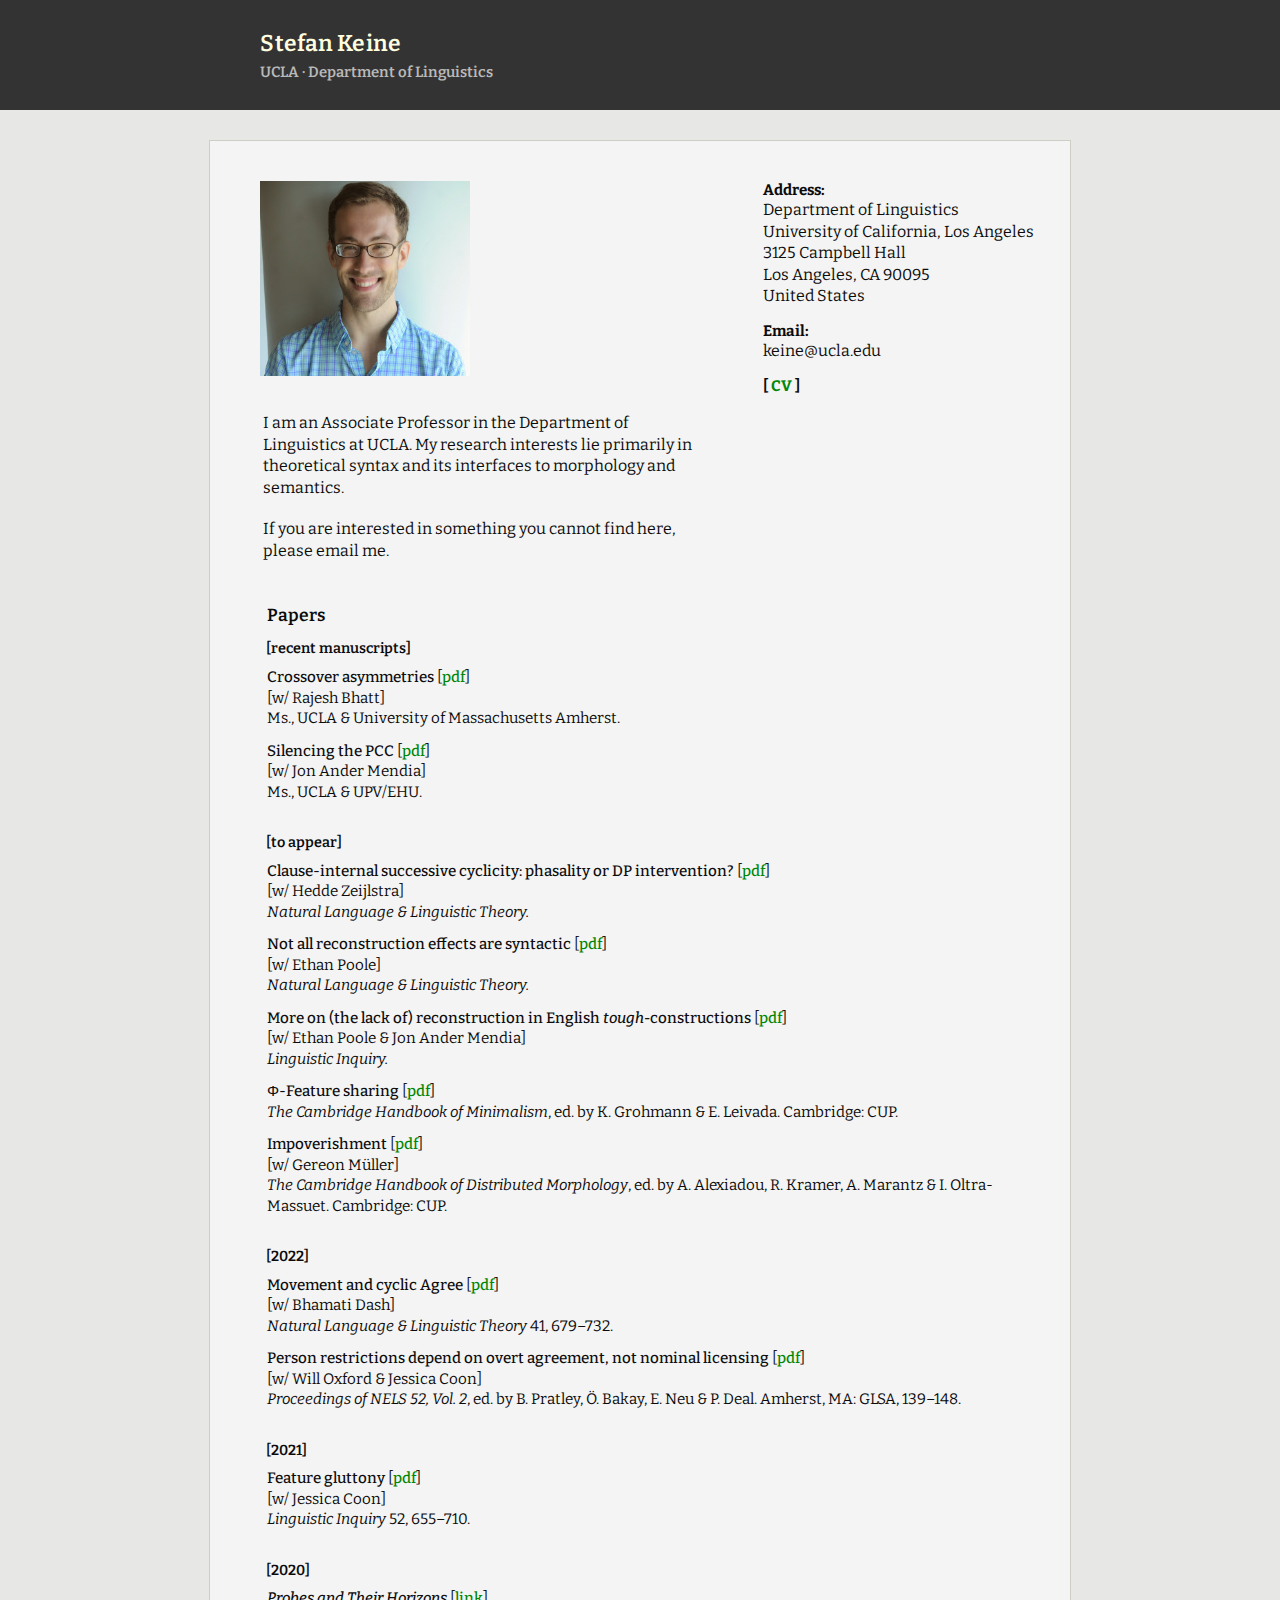
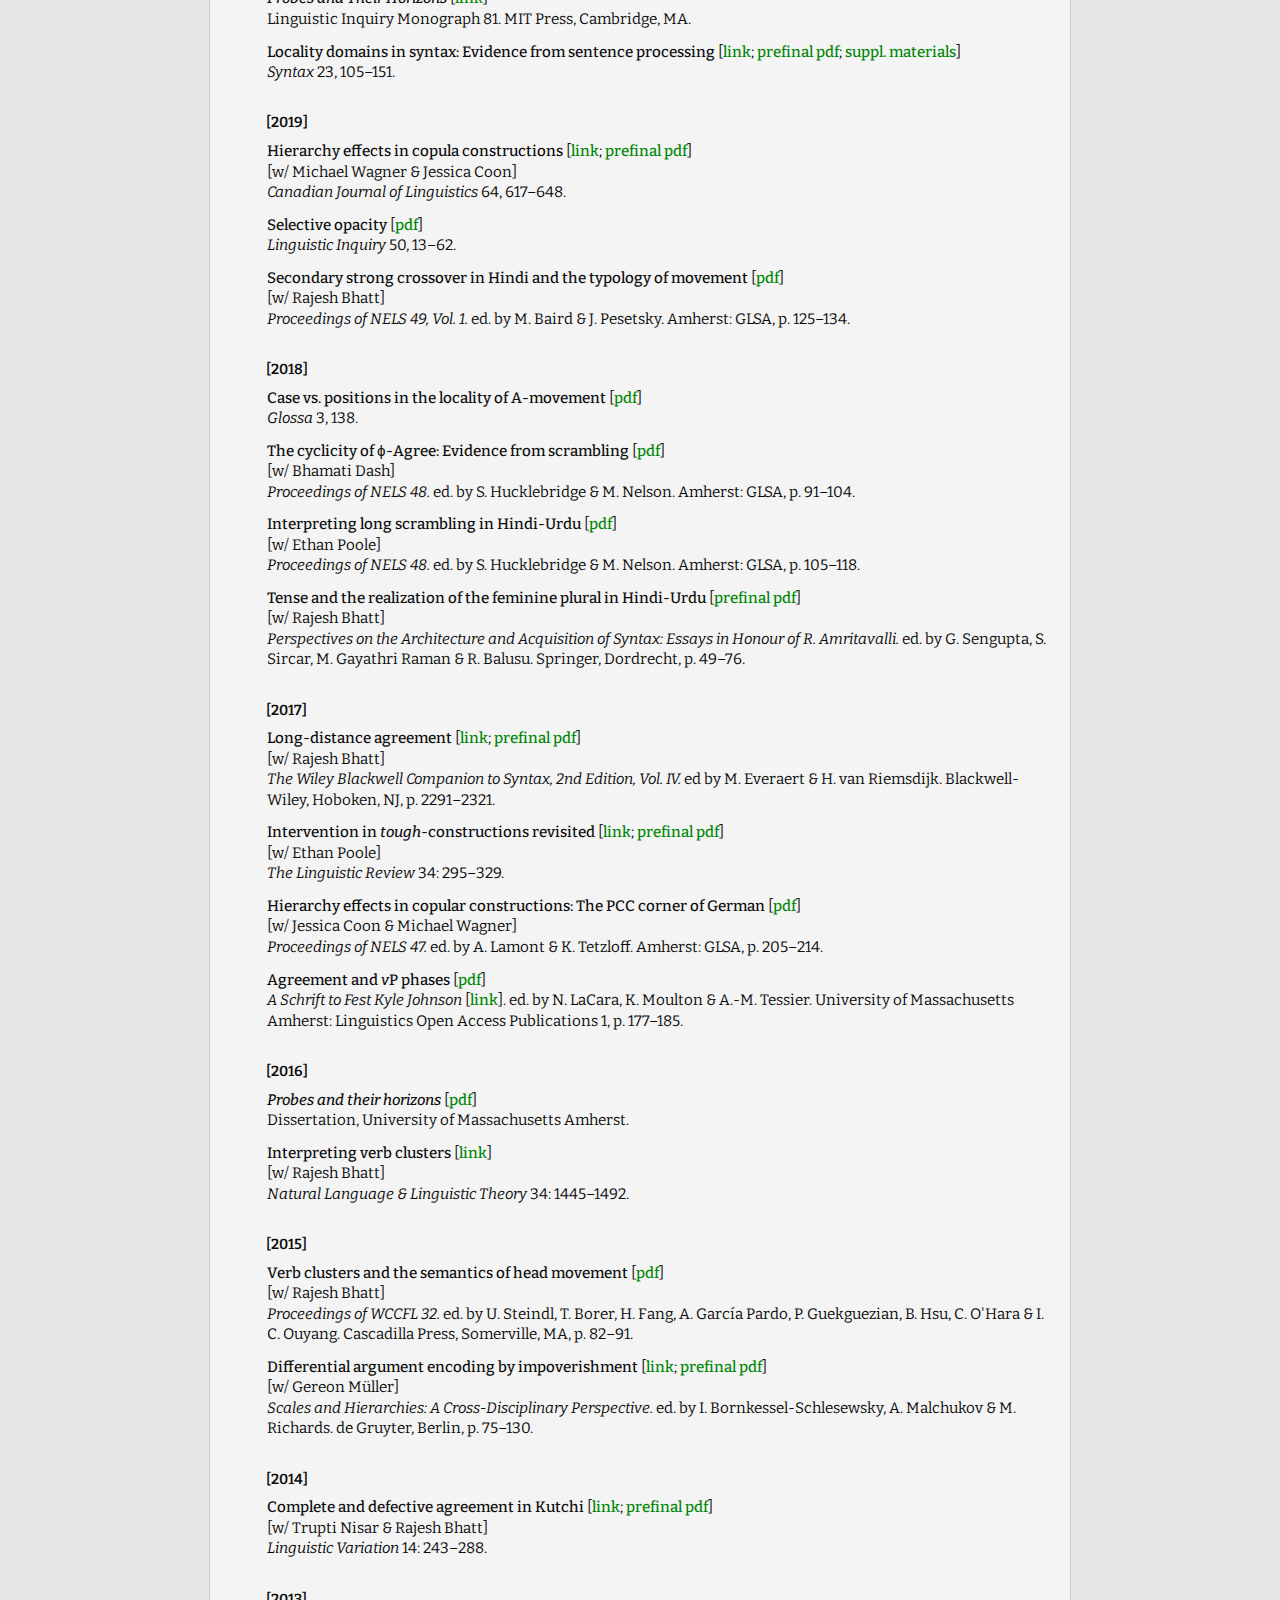
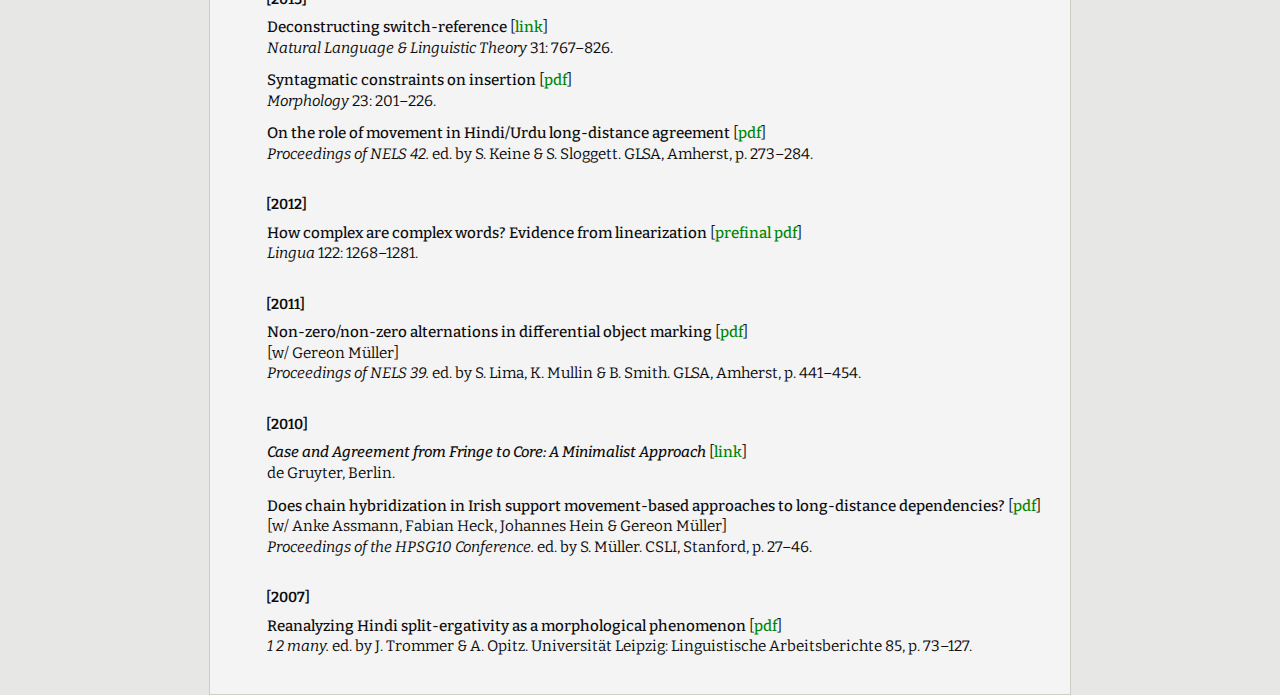
==== index.html @ 1277a7d8 "update" ====
<!DOCTYPE html PUBLIC "-//W3C//DTD XHTML 1.1//EN" "http://www.w3.org/TR/xhtml11/DTD/xhtml11.dtd">
<html xmlns="http://www.w3.org/1999/xhtml" xml:lang="en">

<head>
  <title>Stefan Keine - UCLA</title>
  <!-- <meta name="description" content="website description" /> -->
  <!-- <meta name="keywords" content="website keywords, website keywords" /> -->
  <!-- <meta http-equiv="content-type" content="text/html; charset=iso-8859-1" /> -->
  <link rel="stylesheet" type="text/css" href="style/style.css" />
</head>

<body>
  <div id="main">
    <div id="links"></div>
    <div id="header">
      <div id="logo">
	<div id="logo_text">
	  <!-- class="green", allows you to change the colour of the text - other classes are: "blue", "orange", "red", "purple" and "yellow" -->
	  <h1>Stefan Keine</h1>
	  <h2>UCLA &middot; Department of Linguistics</h2>
	</div>
      </div>
    </div>
  </div>
    <div id="site_content">

      <div id="content">
	<!-- insert the page content here -->

	<div id="address">
	  <h2>Address:</h2>
	  Department of Linguistics<br/>
	  University of California, Los Angeles<br/>
	  3125 Campbell Hall<br/>
	  Los Angeles, CA 90095<br/>
	  United States
	  <h2>Email:</h2>
	  keine@ucla.edu
	  <!-- <h2>Office hours (Winter 2024):</h2> -->
	  <!-- Mon 11:00&ndash;13:00 -->
	  <h2>[ <a href="CV_Keine.pdf"><b>CV</b></a> ]
	  </h2>
	</div>
	<p id="pic"><img src="pics/me.jpg" alt="me" width="210"></img></p>
	<div id="info">
	  <p>I am an Associate Professor in the Department of Linguistics at
	    UCLA. My research interests lie primarily in theoretical syntax and
	    its interfaces to morphology and semantics.
	  </p>
	  <p>
	    If you are interested in something you cannot find here, please
	    email me.<br/>
	  </p>
	</div>

	<div id="paper">
	  <h1>Papers</h1>
	  <h2>[recent manuscripts]</h2>
	  <ul>
	    <li>
	      <span class="title">Crossover asymmetries</span>
	      [<a href="papers/keine-bhatt-crossover.pdf">pdf</a>]<br/>
	      [w/ Rajesh Bhatt]<br/>
	      Ms., UCLA &amp; University of Massachusetts Amherst.
	    </li>

	    <li>
	      <span class="title">Silencing the PCC</span>
	      [<a href="papers/keine-mendia-pcc.pdf">pdf</a>]<br/>
	      [w/ Jon Ander Mendia]<br/>Ms., UCLA &amp; UPV/EHU.
	    </li>

	  </ul>

	<h2>[to appear]</h2>
	<ul>
	    <li>
	      <span class="title">Clause-internal successive cyclicity: phasality or DP intervention?</span>
	      [<a href="papers/KeineZeijlstra-2024.pdf">pdf</a>]<br/>
	      [w/ Hedde Zeijlstra]<br/>
	      <em>Natural Language &amp; Linguistic Theory.</em>
	    </li>

		<li>
		  <span class="title">Not all reconstruction effects are syntactic</span>
		  [<a href="https://ling.auf.net/lingbuzz/004294">pdf</a>]<br/>
		  [w/ Ethan Poole]<br/>
		  <em>Natural Language &amp; Linguistic Theory.</em>
		</li>

		<li>
			<span class="title">More on (the lack of) reconstruction
			in English <em>tough-</em>constructions</span>
			[<a href="papers/PooleMendiaKeine-2022.pdf">pdf</a>]<br/> [w/
			Ethan Poole &amp; Jon Ander Mendia] <br/>
			<em>Linguistic Inquiry.</em>
		</li>

		<li>
			<span class="title">&Phi;-Feature sharing</span>
			[<a href="papers/feature-sharing.pdf">pdf</a>]<br/>
			<em>The Cambridge Handbook of Minimalism</em>, ed. by K. Grohmann &amp; E. Leivada. Cambridge: CUP.
		</li>

		<li>
			<span class="title">Impoverishment</span>
			[<a href="papers/Keine-Mueller-Impoverishment.pdf">pdf</a>]<br/>
			[w/ Gereon M&uuml;ller]<br/>
			<em>The Cambridge Handbook of Distributed Morphology</em>, ed. by A. Alexiadou, R. Kramer, A. Marantz &amp; I. Oltra-Massuet. Cambridge: CUP.
		</li>

	</ul>

	<h2>[2022]</h2>
	<ul>
		<li>
			<span class="title">Movement and cyclic Agree</span>
			[<a href="papers/Keine-Dash-2022.pdf">pdf</a>]<br/> [w/
			Bhamati Dash]<br/> <em>Natural Language &amp; Linguistic Theory</em> 41, 679&ndash;732.
		</li>

		<li>
			<span class="title">Person restrictions depend on overt agreement, not nominal licensing</span>
			[<a href="papers/KeineOxfordCoon-2022.pdf">pdf</a>]<br/>
			[w/ Will Oxford &amp; Jessica Coon] <br/>
			<em>Proceedings of NELS 52, Vol. 2</em>, ed. by B. Pratley, &Ouml;. Bakay, E. Neu &amp; P. Deal.
			Amherst, MA: GLSA, 139&ndash;148.
		</li>
	</ul>

	<h2>[2021]</h2>
	<ul>
		<li>
			<span class="title">Feature gluttony</span>
			[<a href="https://direct.mit.edu/ling/article-pdf/52/4/655/1970219/ling_a_00386.pdf">pdf</a>]<br/> [w/
			Jessica Coon]<br/> <em>Linguistic Inquiry</em> 52, 655&ndash;710.
		</li>
	</ul>

	<h2>[2020]</h2>
	<ul>
	  <li>
	    <span class="title"><em>Probes and Their Horizons</em></span> [<a href="https://mitpress.mit.edu/books/probes-and-their-horizons">link</a>]<br/>
	    Linguistic Inquiry Monograph 81. MIT Press, Cambridge, MA.
	  </li>

	  <li>
	    <span class="title">Locality domains in syntax: Evidence from sentence processing</span>
	    [<a href="https://onlinelibrary.wiley.com/doi/full/10.1111/synt.12195">link</a>; <a href="papers/Keine_Locality_domains.pdf">prefinal pdf</a>;
	    <a href="papers/Keine_Locality_domains_Appendix.pdf">suppl.
	      materials</a>]<br/>
	    <em>Syntax</em> 23, 105&ndash;151.
	  </li>
	</ul>

	<h2>[2019]</h2>
	<ul>
	  <li>
	    <span class="title">Hierarchy effects in copula constructions</span>
	    [<a href="https://doi.org/10.1017/cnj.2019.28">link</a>; <a href="papers/KeineWagnerCoon.pdf">prefinal pdf</a>]<br/> [w/ Michael Wagner
	    &amp; Jessica Coon]<br/> <em>Canadian Journal of Linguistics</em> 64, 617&ndash;648.
	  </li>

	  <li>
	    <span class="title">Selective opacity</span>
	    [<a href="papers/keine-selective-opacity.pdf">pdf</a>]<br/>
	    <em>Linguistic Inquiry</em> 50, 13&ndash;62.
	  </li>

	  <li>
	    <span class="title">Secondary strong crossover in Hindi and the typology of movement</span> [<a href="papers/BhattKeine_2019.pdf">pdf</a>]<br/>
	    [w/ Rajesh Bhatt]<br/>
	    <em>Proceedings of NELS 49, Vol. 1.</em> ed. by M. Baird &amp; J. Pesetsky. Amherst: GLSA, p. 125&ndash;134.
	  </li>
	</ul>


	<h2>[2018]</h2>
	<ul>
	  <li>
	    <span class="title">Case vs. positions in the locality of
	      A-movement</span>
	    [<a href="https://www.glossa-journal.org/article/id/5106/">pdf</a>]<br/>
	    <em>Glossa</em> 3, 138.
	  </li>

	  <li>
	    <span class="title">The cyclicity of &varphi;-Agree: Evidence from
	      scrambling</span> [<a href="papers/keine-dash-2018-nels.pdf">pdf</a>]<br/> [w/ Bhamati Dash]<br/> <em>Proceedings of
	      NELS 48.</em> ed. by S. Hucklebridge &amp; M. Nelson.  Amherst:
	      GLSA, p. 91&ndash;104.
	  </li>

	  <li>
	    <span class="title">Interpreting long scrambling in
	      Hindi-Urdu</span> [<a href="papers/keine-poole-2018-nels.pdf">pdf</a>]<br/> [w/ Ethan Poole]<br/> <em>Proceedings of
	      NELS 48.</em> ed. by S. Hucklebridge &amp; M. Nelson. Amherst:
	      GLSA, p. 105&ndash;118.
	  </li>

	  <li>
	    <span class="title">Tense and the realization of the feminine plural
	      in Hindi-Urdu</span>
	      [<a href="papers/BhattKeine_tense.pdf">prefinal pdf</a>]<br/>[w/
	      Rajesh Bhatt]<br/> <em>Perspectives on the Architecture and
	      Acquisition of Syntax: Essays in Honour of R. Amritavalli.</em>
	      ed. by G. Sengupta, S. Sircar, M. Gayathri Raman &amp;
	      R. Balusu. Springer, Dordrecht, p. 49&ndash;76.
	  </li>
	</ul>

	<h2>[2017]</h2>
	<ul>
	  <li>
	    <span class="title">Long-distance agreement</span>
	      [<a href="https://onlinelibrary.wiley.com/doi/abs/10.1002/9781118358733.wbsyncom083">link</a>; <a href="papers/LDA_overview.pdf">prefinal pdf</a>]<br/> [w/
	      Rajesh Bhatt]<br/> <em>The Wiley Blackwell Companion to Syntax,
	      2nd Edition, Vol. IV.</em> ed by M. Everaert &amp; H. van
	      Riemsdijk.  Blackwell-Wiley, Hoboken, NJ, p. 2291&ndash;2321.
	  </li>

	  <li>
	    <span class="title">Intervention in <em>tough</em>-constructions
	      revisited</span>
	      [<a href="https://www.degruyter.com/view/j/tlir.2017.34.issue-2/tlr-2017-0003/tlr-2017-0003.xml?format=INT">link</a>; <a href="http://ling.auf.net/lingbuzz/003266">prefinal
	      pdf</a>]<br/> [w/ Ethan Poole]<br/> <em>The Linguistic Review</em>
	      34: 295&ndash;329.
	  </li>

	  <li>
	    <span class="title">Hierarchy effects in copular constructions: The
	      PCC corner of German</span>
	      [<a href="papers/coon-keine-wagner-2017.pdf">pdf</a>]<br/> [w/
	      Jessica Coon &amp; Michael Wagner]<br/> <em>Proceedings of NELS
	      47.</em> ed. by A. Lamont &amp; K. Tetzloff.  Amherst: GLSA,
	      p. 205&ndash;214.
	  </li>

	  <li>
	    <span class="title">Agreement and <em>v</em>P phases</span>
	    [<a href="http://scholarworks.umass.edu/cgi/viewcontent.cgi?filename=19&article=1000&context=linguist_oapubs&type=additional">pdf</a>]<br/>
	    <em>A Schrift to Fest Kyle
	      Johnson</em> [<a href="http://scholarworks.umass.edu/linguist_oapubs/1/">link</a>].
	      ed. by N. LaCara, K. Moulton &amp; A.-M. Tessier. University of
	      Massachusetts Amherst: Linguistics Open Access Publications 1,
	      p. 177&ndash;185.
	  </li>
	</ul>

	<h2>[2016]</h2>
	<ul>
	  <li>
	    <span class="title"><em>Probes and their horizons</em></span>
	    [<a href="papers/Keine_Probes_and_their_horizons.pdf">pdf</a>]<br/>
	    Dissertation, University of Massachusetts Amherst.
	  </li>

	  <li>
	    <span class="title">Interpreting verb clusters</span>
	    [<a href="http://link.springer.com/article/10.1007/s11049-015-9326-4">link</a>]<br/> [w/ Rajesh Bhatt]<br/> <em>Natural Language &amp;
	      Linguistic Theory</em> 34: 1445&ndash;1492.
	  </li>

	</ul>

	<h2>[2015]</h2>
	<ul>
	  <li>
	    <span class="title">Verb clusters and the semantics of head
	      movement</span>
	      [<a href="http://www.lingref.com/cpp/wccfl/32/paper3159.pdf">pdf</a>]<br/>
	      [w/ Rajesh Bhatt]<br/> <em>Proceedings of WCCFL 32.</em> ed. by
	      U. Steindl, T. Borer, H. Fang, A. Garc&iacute;a Pardo,
	      P. Guekguezian, B. Hsu, C. O'Hara &amp; I. C. Ouyang. Cascadilla
	      Press, Somerville, MA, p. 82&ndash;91.
	  </li>

	  <li>
	    <span class="title">Differential argument encoding by
	      impoverishment</span>
	      [<a href="https://www.degruyter.com/document/doi/10.1515/9783110344134.75/html?lang=en">link</a>; <a href="papers/DAE_by_impoverishment.pdf">prefinal
	      pdf</a>]<br/> [w/ Gereon M&uuml;ller]<br/> <em>Scales and
	      Hierarchies: A Cross-Disciplinary Perspective.</em> ed. by
	      I. Bornkessel-Schlesewsky, A. Malchukov &amp; M. Richards.  de
	      Gruyter, Berlin, p. 75&ndash;130.
	  </li>
	</ul>

	<h2>[2014]</h2>
	<ul>
	  <li>
	    <span class="title">Complete and defective agreement in Kutchi</span>
	    [<a href="https://benjamins.com/catalog/lv.14.2.02kei">link</a>; <a href="papers/Complete_and_defective_agreement_in_Kutchi.pdf">prefinal
	      pdf</a>]<br/> [w/ Trupti Nisar &amp; Rajesh Bhatt]<br/> <em>Linguistic
	      Variation</em> 14: 243&ndash;288.
	  </li>
	</ul>

	<h2>[2013]</h2>
	<ul>
	  <li>
	    <span class="title">Deconstructing switch-reference</span>
	    [<a href="http://link.springer.com/article/10.1007/s11049-013-9194-8">link</a>]<br/>
	    <em>Natural
	      Language &amp; Linguistic Theory</em> 31:
	    767&ndash;826.
	  </li>

	  <li>
	    <span class="title">Syntagmatic constraints on insertion</span>
	    [<a href="papers/keine-syntag.pdf">pdf</a>]<br/>
	    <em>Morphology</em> 23:
	    201&ndash;226.
	  </li>

	  <li>
	    <span class="title">On the role of movement in Hindi/Urdu
	      long-distance agreement</span>
	    [<a href="papers/Hindi_LDA.pdf">pdf</a>]<br/>
	     <em>Proceedings of NELS 42.</em> ed. by S. Keine &amp; S. Sloggett.
	      GLSA, Amherst, p. 273&ndash;284.
	  </li>
	</ul>

	<h2>[2012]</h2>

	<ul>
	  <li>
	    <span class="title">How complex are complex words? Evidence from
	      linearization</span>
	    [<a href="papers/How_complex_are_complex_words.pdf">prefinal
	      pdf</a>]<br/> <em>Lingua</em> 122: 1268&ndash;1281.
	  </li>

	</ul>

	<h2>[2011]</h2>
	<ul>
	  <li>
	    <span class="title">Non-zero/non-zero alternations in differential
	      object marking</span>
	    [<a href="papers/non-zero_non-zero_alternations.pdf">pdf</a>]<br/>
	    [w/ Gereon M&uuml;ller]<br/>
	    <em>Proceedings of NELS 39.</em> ed. by S. Lima, K. Mullin &amp;
	    B. Smith.  GLSA, Amherst, p. 441&ndash;454.
	  </li>
	</ul>

	<h2>[2010]</h2>
	<ul>
	  <li>
	    <span class="title"><em>Case and Agreement from Fringe to Core: A
		Minimalist Approach</em></span>
	    [<a href="https://www.degruyter.com/document/doi/10.1515/9783110234404/html?lang=en">link</a>]<br/>
	    de Gruyter, Berlin.
	  </li>

	  <li>
	    <span class="title">Does chain hybridization in Irish support
	      movement-based approaches to long-distance dependencies?</span>
	    [<a href="papers/assmann-etal-2010.pdf">pdf</a>]<br/>
	    [w/ Anke Assmann, Fabian Heck, Johannes Hein &amp; Gereon
	    M&uuml;ller]<br/>
	     <em>Proceedings of the HPSG10 Conference.</em> ed. by
	      S. M&uuml;ller. CSLI, Stanford, p. 27&ndash;46.
	  </li>
	</ul>

	<h2>[2007]</h2>
	<ul>
	  <li>
	    <span class="title">Reanalyzing Hindi split-ergativity as a
	      morphological phenomenon</span>
	    [<a href="https://www.philol.uni-leipzig.de/fileadmin/Fakult%C3%A4t_Philo/Linguistik/Forschung/LAB/LAB_85/lab85_06_keine.pdf">pdf</a>]<br/>
	     <em>1 2 many.</em> ed. by J. Trommer &amp; A. Opitz.
	     Universit&auml;t Leipzig: Linguistische Arbeitsberichte 85,
	     p. 73&ndash;127.
	  </li>
	</ul>
	</div>
      </div>
    </div>
    <!-- <div id="footer"><a href="http://www.dcarter.co.uk">design by dcarter</a></div> -->
    <!-- </div> -->
</body>
</html>
---- style/style.css ----
@import url('https://fonts.googleapis.com/css?family=Bitter:400,400italic,600,600italic,700,700italic,500,500italic,200,200italic,300,300italic,350,350italic');

html
{ height: 100%;}

*
{ margin: 0;
  padding: 0;}

body
{ font: 400 .95em 'Bitter', sans-serif;
  line-height: 1.35;
  font-variant-numeric: proportional-nums lining-nums;
  background: #e7e7e6; /*#f3f3f0;		/*#F4F4EC, F5F5EC*/
  color: #0b0b0b;
}

p
{ padding: 0 0 20px 0;
  }

img
{ border: 0;}

h1, h2, h3, h4, h5, h6
{ color: #0b0b0b;
  padding: 0 0 5px 10pt;
}

h1, h4
{ font: 600 115% 'Bitter', sans-serif;
  margin: 0 0 5px 0;
  padding: 10px 0 5px 17px;
  /* font-variant-numeric: proportional-nums; */
  /* color: #3f3c38; */
  /* text-transform: uppercase; */
  font-style: none;
  /* font-variant: small-caps; */
  letter-spacing: 0.0em
}

h2, h5
{ padding: .5ex 0 1ex 9pt;
  margin-left: .5ex;
  font: 600 .95em 'Bitter', sans-serif;
  letter-spacing: 0;
  /* font-variant-numeric: proportional-nums; */
}

h3, h6
{ color: #121210;
  font: 400 1.0em 'Bitter', sans-serif;
  letter-spacing: 0;
  text-transform: uppercase;
  padding: 15px 0 0px 0;}

/* h4 */
/* { color: #777;} */

h5, h6
{ color: #FFA201;}

a, a:hover
{ outline: none;
  font-weight: 500;
  text-decoration: none;
  color:   #018707 /*  #258875       /* #018707 */
}

a:hover
{ text-decoration: none;
  color: #47433F;}

blockquote
{ margin: 20px 0;
  padding: 10px 20px 0 20px;
  border: 1px solid #E5E5DB;
  background: #FFF;}

ul
{ margin: 2px 0 22px 17px;
}

ul li
{ list-style-type: none;
  margin: 0 0 7px -0px;
  padding: 0 0 5px 0px;}

ol
{ margin: 8px 0 22px 20px;}

ol li
{ margin: 0 0 11px 0;}

#main, #logo, #menubar, #site_content, #footer
{ margin-left: auto;
  margin-right: auto;}

#main
{ padding-bottom: 20px;}

#header
{ background: #333;
  height: 110px;
  margin-bottom: 10px;}

#logo
{ width: 840px;
  position: relative;
  height: 110px;}

#logo #logo_text
{ position: absolute;
  top: 0px;
  left: 2em;}

#logo h1, #logo h2
{ font: 600 1.5em 'Bitter', arial, sans-serif;
  border-bottom: 0;
  letter-spacing: 0pt;
  margin: 0;
}

#logo_text h1
{ padding: 30px 0 6px 10px;
  color: #ffffe0;
  letter-spacing: 0.1pt;}

#logo_text h2
{ font-size: .98em;
  padding: 0px 0 0 10px;
  font-weight: 600;
  color: #b9b9b9; /* #c4c6ad; */ /* A8AA94; */}

#menubar
{ width: 875px;
  height: 60px;
  padding: 14px 0 0 0px;
  background: transparent;}

ul#menu
{ float: left;}

ul#menu li
{ float: left;
  margin: 10px 0 0 0;
  padding: 0 0 0 0px;
  list-style: none;}

ul#menu li a
{ letter-spacing: 0.1em;
  font: 500 .935em 'Bitter' ;
  display: block;
  float: left;
  height: 33px;
  padding: 12px 22px 0px 22px;
  text-align: center;
  color: #FFF;
  text-transform: uppercase;
  background: #555;
  text-decoration: none;
  margin-right: 3px;}

ul#menu li a:hover
{ color: #FFF;
  background: #444;}

ul#menu li.selected a
{ color: #000;
  background: #f3f3f0;}

#site_content
{ width: 800px;
  min-height: 550px;
  overflow: hidden;
  margin: 0 auto 2em auto;
  padding: 40px 20px 10px 40px;
  background: #f4f4f4;
  border: 1px solid #cecec5;}

.sidebar
{ float: right;
  width: 195;
  padding: 0 15px 20px 15px;}

.sidebar ul
{ width: 178px;
  padding: 4px 0 0 0;
  margin: 4px 0 30px 20px;}

.sidebar li
{ /* list-style: none; */
  padding: 0; }

.sidebar li a, .sidebar li a:hover
{ padding: 3px 0 3px 0px;
  display: block;
  color: #47433F;
  /* background: transparent url(link.png) no-repeat left center; */}

.sidebar li a.selected
{ color: #444;}

#content
{ text-align: left;
  width: 800px;
  padding: 0;
}

#footer
{ width: 916px;
  font-family: 'Bitter', sans-serif;
  font-size: 60%;
  height: 28px;
  margin-top: 20px;
  padding: 20px 0 5px 0;
  text-align: center;
  background: transparent;
  color: #333;
  text-transform: uppercase;
  letter-spacing: 0.1em;}

#footer a
{ color: #888;
  text-decoration: none;}

#footer a:hover
{ color: #000;
  text-decoration: none;}

.yellow
{ color: #f7c62c;		/*#F7C015*/
}

.blue
{ color: #05A4D1;
  font-weight: 400;
}

.orange
{ color: #CE570A/* #FF7A0F */;}

.red
{ color: #C80500;}

.purple
{ color: #820056;}

.green
{ color: #029708;
  font-weight: 300;}

.green2
{ color: #029708;
  font-weight: 400;}


.form_settings
{ margin: 15px 0 0 0;}

.form_settings p
{ padding: 0 0 4px 0;}

.form_settings span
{ float: left;
  width: 200px;
  text-align: left;}

.form_settings input, .form_settings textarea
{ padding: 2px;
  width: 299px;
  font: 100% arial;
  border: 1px solid #E5E5DB;
  background: #FFF;
  color: #47433F;}

.form_settings .submit
{ font: 100% arial;
  border: 1px solid;
  width: 99px;
  margin: 0 0 0 206px;
  height: 35px;
  padding: 5px 0 5px 0;
  cursor: pointer;
  background: #555;
  color: #FFF;}

.form_settings textarea, .form_settings select
{ font: 100% arial;
  width: 299px;}

.form_settings select
{ width: 304px;}

.form_settings .checkbox
{ margin: 4px 0;
  padding: 0;
  width: 14px;
  border: 0;
  background: none;}

.separator
{ width: 100%;
  height: 0;
  border-top: 1px solid #D9D5CF;
  border-bottom: 1px solid #FFF;
  margin: 0 0 20px 0;}

table
{ margin: 5px 0 15px -5px;}

table tr th, table tr td
{ text-align: left;
  background: #555;
  color: #FFF;
  padding: 5px 4px;}

table tr td
{ /* background: #F5F5EC; */
    /* color: #47433F; */
    background: white;
    color: black;
    border-top: 1px solid #FFF;}

.rule {
    margin-right: 85%;
    margin-bottom: 15px;
}

.title {
    font-weight: 500;
    font-size: 1em;
    color: #0d0d0d
}

.handouts {
    padding: 10px 0 0px 5px
}

strong {
    font-weight: 300
}

strong h1 {
    font-weight: 650;
}

strong .title {
    font-weight: 600
}

#info {
    font-size: 105%;
    width: 440px;
    margin-left: 0px;
    top: 520px;
    padding-bottom: 10pt;
    padding-left: 10pt;
    color: #0b0b0b;
    font-weight: 400;
}


#pic {
    margin-top: 0px;
    margin-left: 10px;
    margin-bottom: 10px;
}

#address {
    float: right;
    width: 18em;
    margin-top: -15px;
    padding: 0px 0px 100px 0px;
    font-size: 105%;
    /* font-variant-numeric: lining-nums; */
    color: #0b0b0b;
    font-weight: 400;
}

#address h2 {
    padding: 1em 0em 0em 0em;
    margin-left: 0em;
    font-weight: 700;
    /* font-variant-numeric: proportional-nums; */
    color: #0b0b0b
}
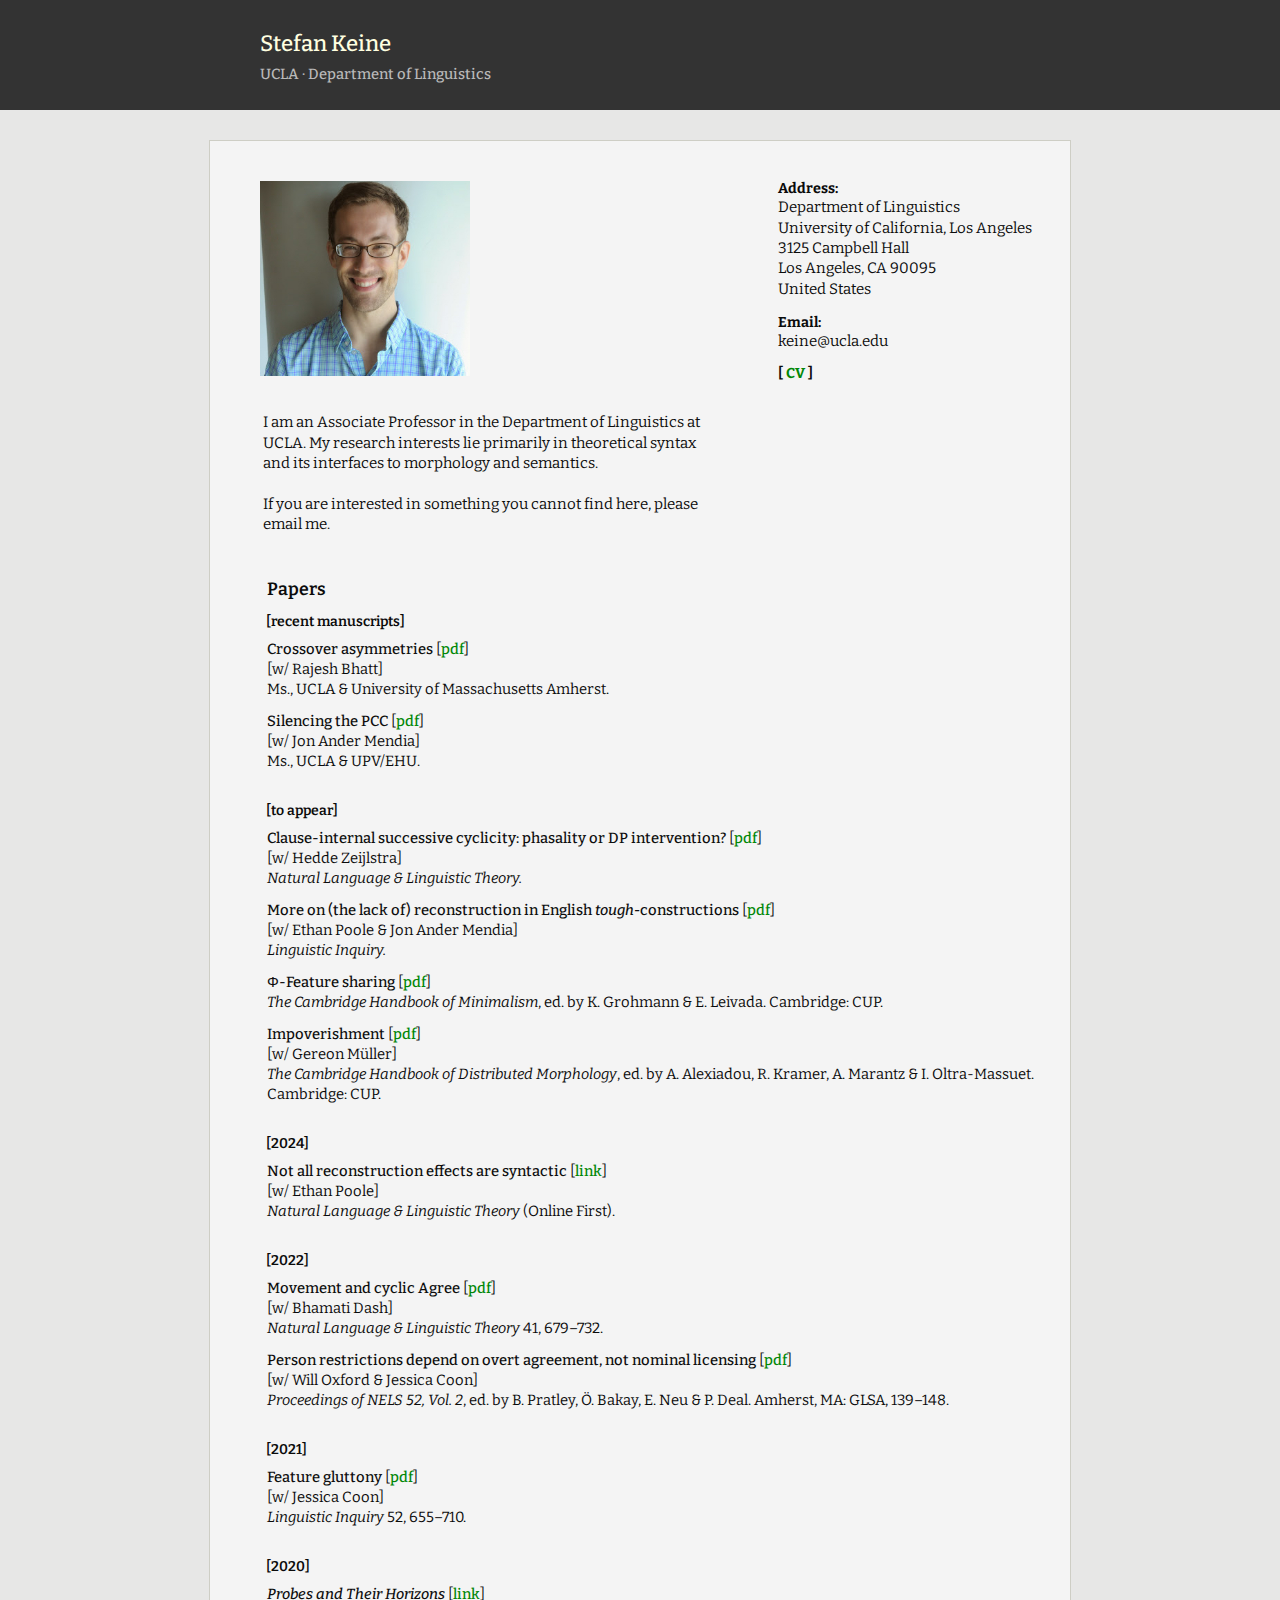
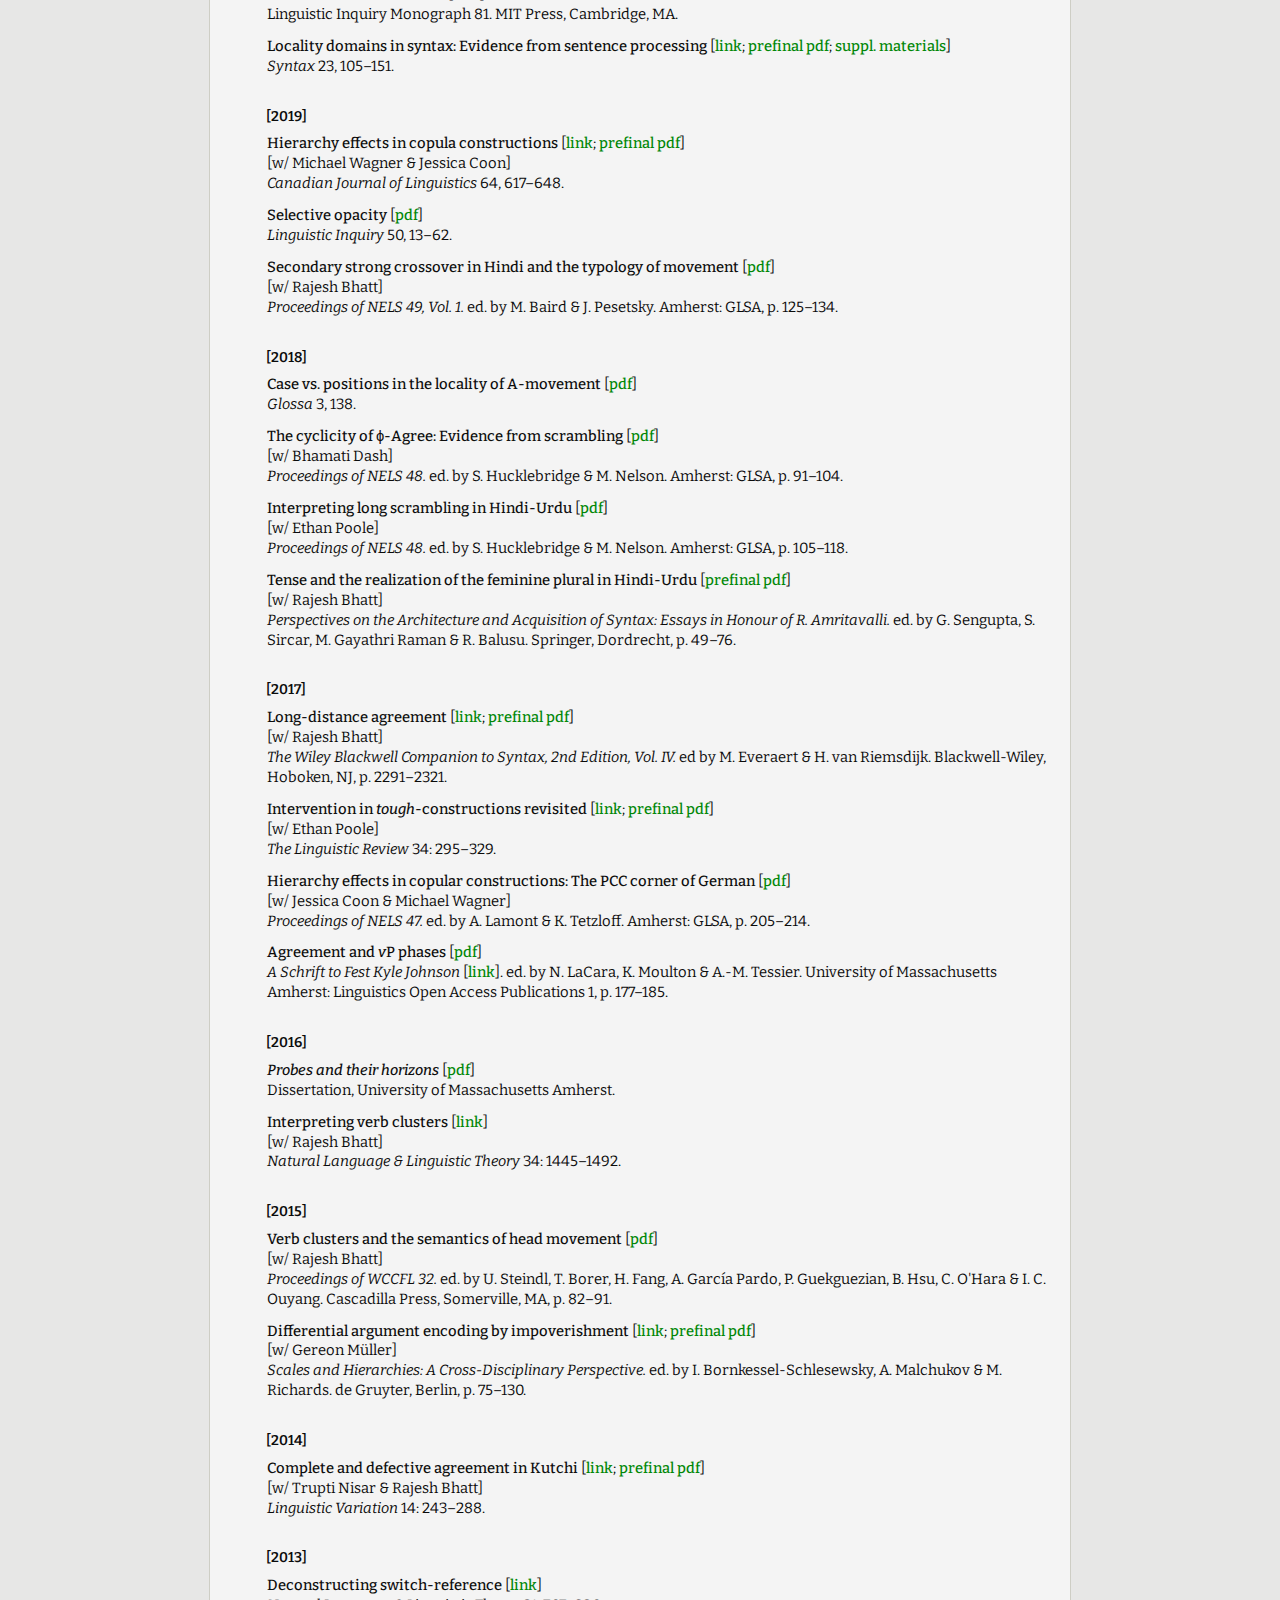
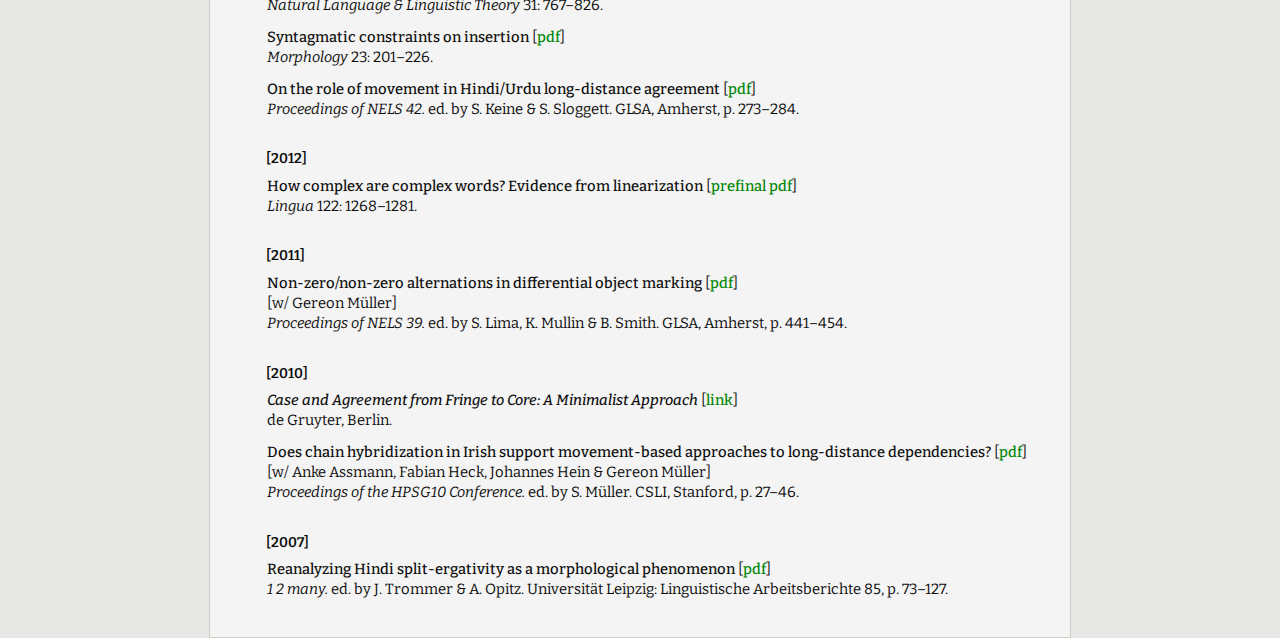
==== commit ba1e2c21: "Add files via upload" ====
--- a/index.html
+++ b/index.html
@@ -82,13 +82,6 @@
 	    </li>
 
 		<li>
-		  <span class="title">Not all reconstruction effects are syntactic</span>
-		  [<a href="https://ling.auf.net/lingbuzz/004294">pdf</a>]<br/>
-		  [w/ Ethan Poole]<br/>
-		  <em>Natural Language &amp; Linguistic Theory.</em>
-		</li>
-
-		<li>
 			<span class="title">More on (the lack of) reconstruction
 			in English <em>tough-</em>constructions</span>
 			[<a href="papers/PooleMendiaKeine-2022.pdf">pdf</a>]<br/> [w/
@@ -109,6 +102,16 @@
 			<em>The Cambridge Handbook of Distributed Morphology</em>, ed. by A. Alexiadou, R. Kramer, A. Marantz &amp; I. Oltra-Massuet. Cambridge: CUP.
 		</li>
 
+	</ul>
+
+	<h2>[2024]</h2>
+	<ul>
+	  <li>
+	    <span class="title">Not all reconstruction effects are syntactic</span>
+	    [<a href="https://link.springer.com/article/10.1007/s11049-023-09603-3">link</a>]<br/>
+	    [w/ Ethan Poole]<br/>
+	    <em>Natural Language &amp; Linguistic Theory</em> (Online First).
+	  </li>
 	</ul>
 
 	<h2>[2022]</h2>
--- a/style/style.css
+++ b/style/style.css
@@ -8,7 +8,7 @@
   padding: 0;}
 
 body
-{ font: 400 .95em 'Bitter', sans-serif;
+{ font: 400 .925em 'Bitter', sans-serif;
   line-height: 1.35;
   font-variant-numeric: proportional-nums lining-nums;
   background: #e7e7e6; /*#f3f3f0;		/*#F4F4EC, F5F5EC*/
@@ -28,7 +28,7 @@
 }
 
 h1, h4
-{ font: 600 115% 'Bitter', sans-serif;
+{ font: 600 120% 'Bitter', sans-serif;
   margin: 0 0 5px 0;
   padding: 10px 0 5px 17px;
   /* font-variant-numeric: proportional-nums; */
@@ -115,21 +115,22 @@
   left: 2em;}
 
 #logo h1, #logo h2
-{ font: 600 1.5em 'Bitter', arial, sans-serif;
+{ font: 500 1.5em 'Bitter', arial, sans-serif;
   border-bottom: 0;
   letter-spacing: 0pt;
   margin: 0;
 }
 
 #logo_text h1
-{ padding: 30px 0 6px 10px;
+{ padding: 30px 0 8px 10px;
   color: #ffffe0;
-  letter-spacing: 0.1pt;}
+  /* font-style: italic; */
+  letter-spacing: 0pt;}
 
 #logo_text h2
-{ font-size: .98em;
+{ font-size: 1em;
   padding: 0px 0 0 10px;
-  font-weight: 600;
+  font-weight: 500;
   color: #b9b9b9; /* #c4c6ad; */ /* A8AA94; */}
 
 #menubar
@@ -350,7 +351,7 @@
 }
 
 #info {
-    font-size: 105%;
+    font-size: 102%;
     width: 440px;
     margin-left: 0px;
     top: 520px;
@@ -372,7 +373,7 @@
     width: 18em;
     margin-top: -15px;
     padding: 0px 0px 100px 0px;
-    font-size: 105%;
+    font-size: 102%;
     /* font-variant-numeric: lining-nums; */
     color: #0b0b0b;
     font-weight: 400;
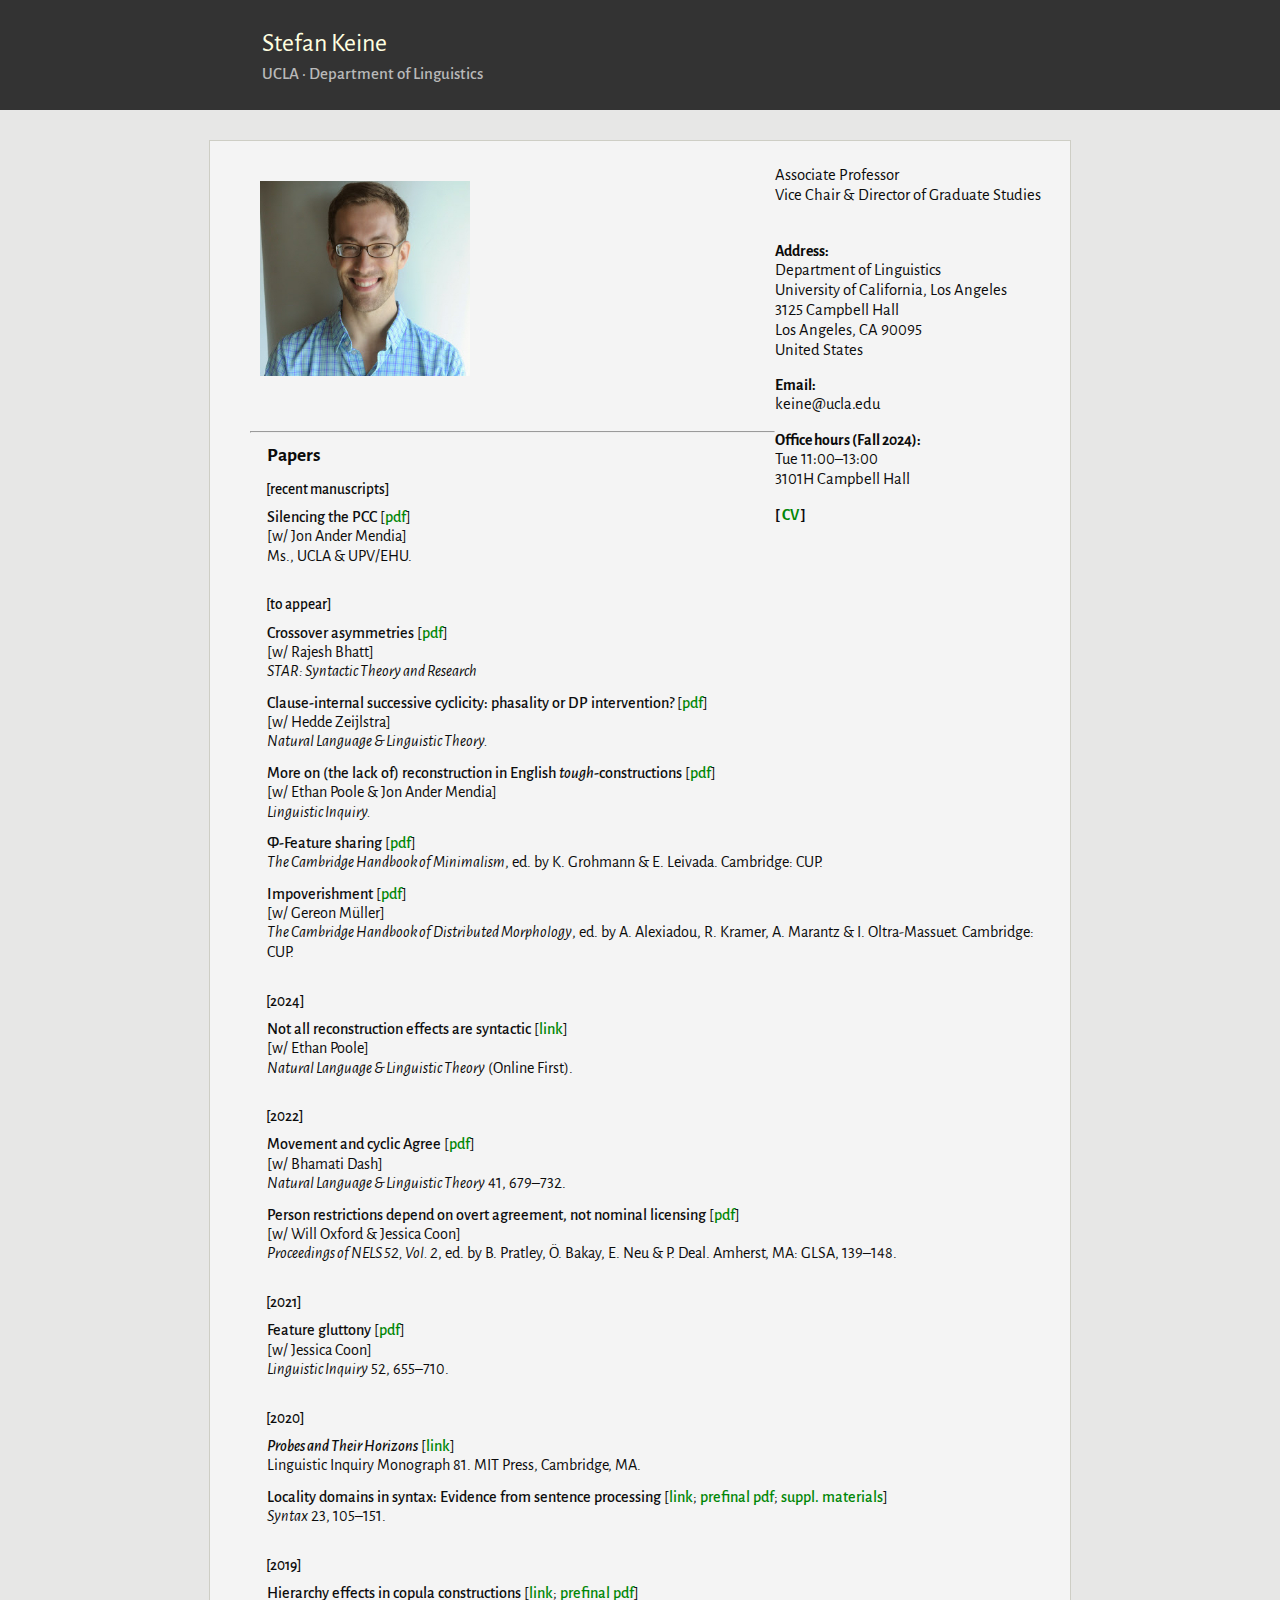
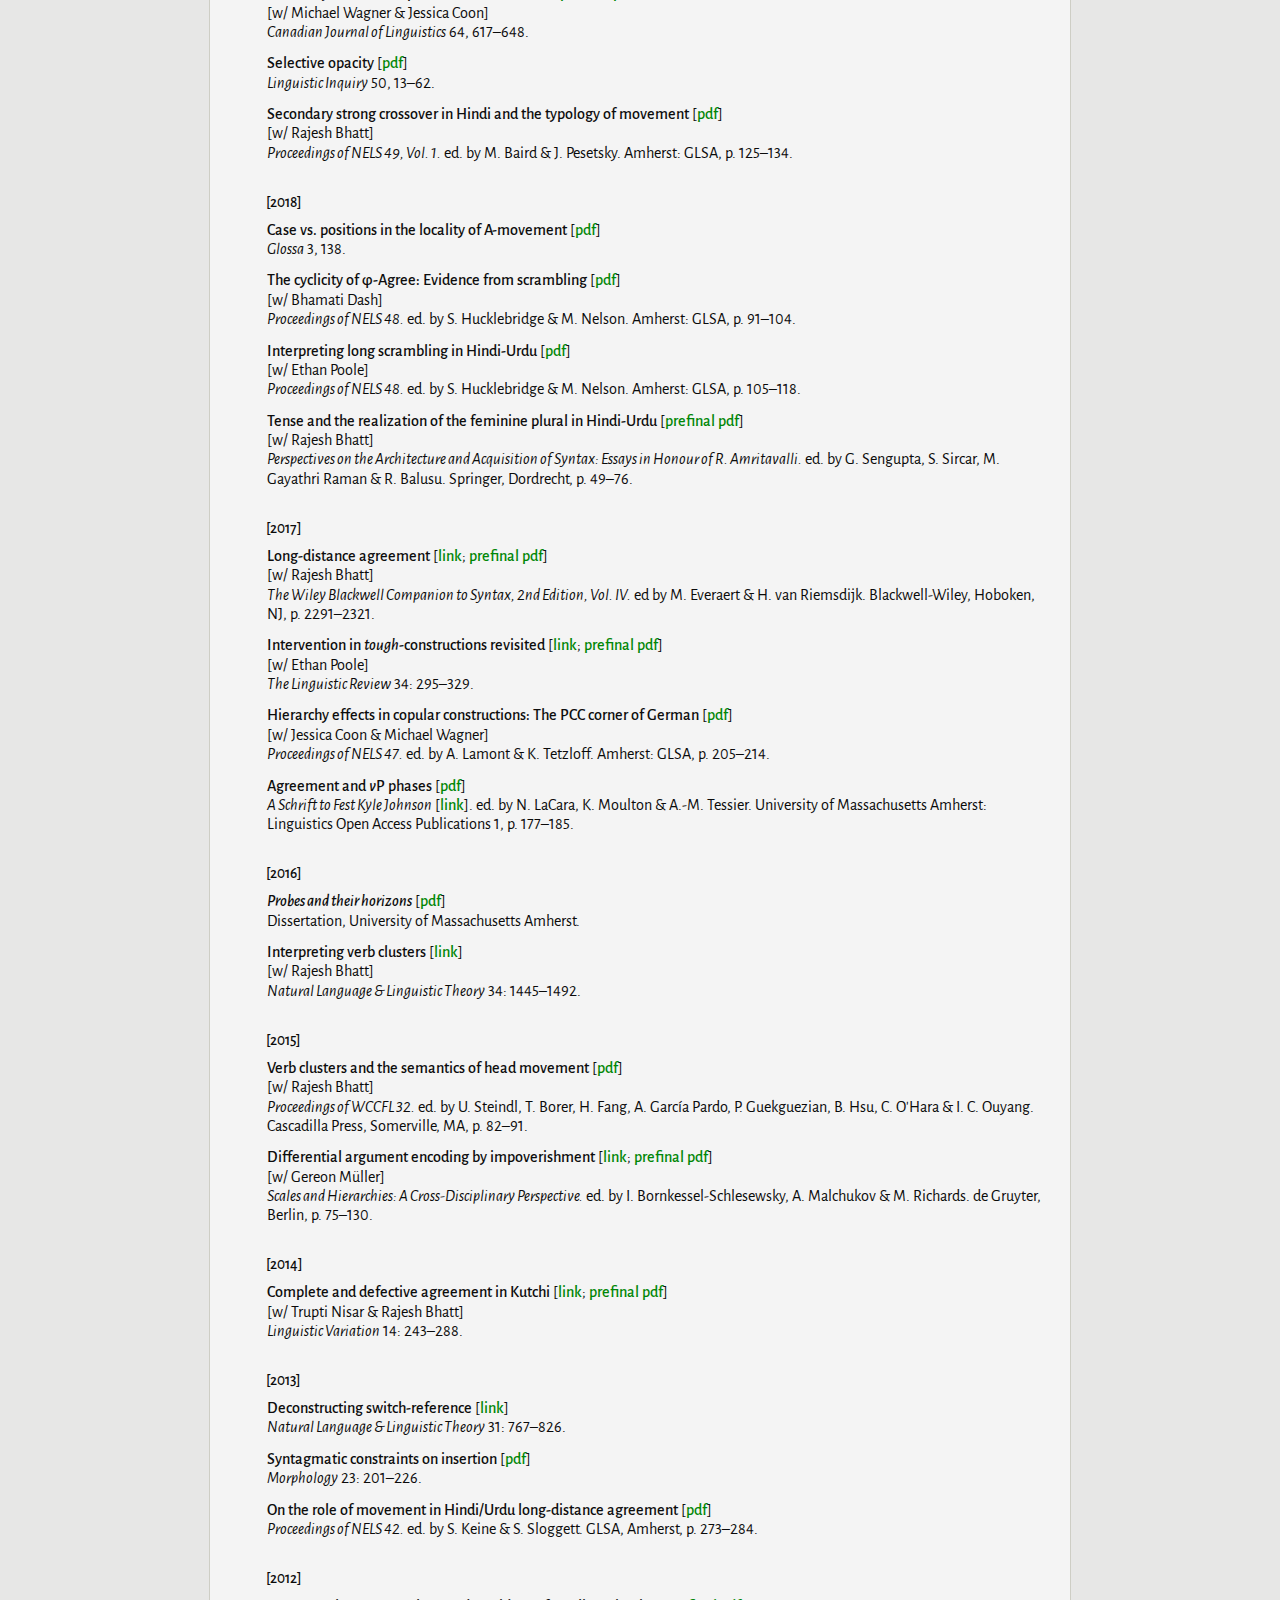
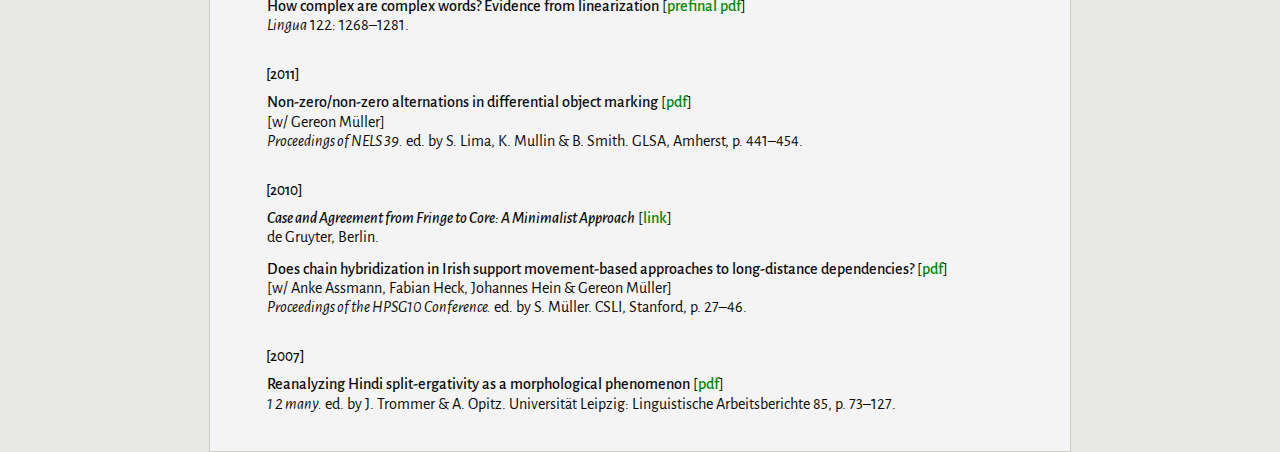
==== commit f77d6b82: "Add files via upload" ====
--- a/index.html
+++ b/index.html
@@ -28,6 +28,10 @@
 	<!-- insert the page content here -->
 
 	<div id="address">
+          <p id="prof">
+            Associate Professor <br/>
+            Vice Chair &amp; Director of Graduate Studies
+          </p>
 	  <h2>Address:</h2>
 	  Department of Linguistics<br/>
 	  University of California, Los Angeles<br/>
@@ -36,33 +40,30 @@
 	  United States
 	  <h2>Email:</h2>
 	  keine@ucla.edu
-	  <!-- <h2>Office hours (Winter 2024):</h2> -->
-	  <!-- Mon 11:00&ndash;13:00 -->
+	  <h2>Office hours (Fall 2024):</h2>
+	  Tue 11:00&ndash;13:00 <br/>
+          3101H Campbell Hall
 	  <h2>[ <a href="CV_Keine.pdf"><b>CV</b></a> ]
 	  </h2>
 	</div>
 	<p id="pic"><img src="pics/me.jpg" alt="me" width="210"></img></p>
-	<div id="info">
-	  <p>I am an Associate Professor in the Department of Linguistics at
-	    UCLA. My research interests lie primarily in theoretical syntax and
-	    its interfaces to morphology and semantics.
-	  </p>
-	  <p>
-	    If you are interested in something you cannot find here, please
-	    email me.<br/>
-	  </p>
-	</div>
-
-	<div id="paper">
+	<!-- <div id="info"> -->
+	<!--   <p>I am an Associate Professor in the Department of Linguistics at -->
+	<!--     UCLA. My research interests lie primarily in theoretical syntax and -->
+	<!--     its interfaces to morphology and semantics. -->
+	<!--   </p> -->
+	<!--   <p> -->
+	<!--     If you are interested in something you cannot find here, please -->
+	<!--     email me.<br/> -->
+	<!--   </p> -->
+	<!-- </div> -->
+
+	<div id="papers">
+          <br/>
+          <hr>
 	  <h1>Papers</h1>
 	  <h2>[recent manuscripts]</h2>
 	  <ul>
-	    <li>
-	      <span class="title">Crossover asymmetries</span>
-	      [<a href="papers/keine-bhatt-crossover.pdf">pdf</a>]<br/>
-	      [w/ Rajesh Bhatt]<br/>
-	      Ms., UCLA &amp; University of Massachusetts Amherst.
-	    </li>
 
 	    <li>
 	      <span class="title">Silencing the PCC</span>
@@ -74,6 +75,13 @@
 
 	<h2>[to appear]</h2>
 	<ul>
+	    <li>
+	      <span class="title">Crossover asymmetries</span>
+	      [<a href="papers/keine-bhatt-crossover.pdf">pdf</a>]<br/>
+	      [w/ Rajesh Bhatt]<br/>
+	      <em>STAR: Syntactic Theory and Research</em>
+	    </li>
+
 	    <li>
 	      <span class="title">Clause-internal successive cyclicity: phasality or DP intervention?</span>
 	      [<a href="papers/KeineZeijlstra-2024.pdf">pdf</a>]<br/>
--- a/style/style.css
+++ b/style/style.css
@@ -1,4 +1,4 @@
-@import url('https://fonts.googleapis.com/css?family=Bitter:400,400italic,600,600italic,700,700italic,500,500italic,200,200italic,300,300italic,350,350italic');
+@import url('https://fonts.googleapis.com/css?family=Alegreya Sans:400,400italic,600,600italic,700,700italic,500,500italic,200,200italic,300,300italic,350,350italic');
 
 html
 { height: 100%;}
@@ -8,11 +8,11 @@
   padding: 0;}
 
 body
-{ font: 400 .925em 'Bitter', sans-serif;
-  line-height: 1.35;
+{ font: 400 1.01em 'Alegreya Sans', sans-serif;
+  line-height: 1.2;
   font-variant-numeric: proportional-nums lining-nums;
   background: #e7e7e6; /*#f3f3f0;		/*#F4F4EC, F5F5EC*/
-  color: #0b0b0b;
+  color:  #0b0b0b;
 }
 
 p
@@ -28,7 +28,7 @@
 }
 
 h1, h4
-{ font: 600 120% 'Bitter', sans-serif;
+{ font: 600 120% 'Alegreya Sans', sans-serif;
   margin: 0 0 5px 0;
   padding: 10px 0 5px 17px;
   /* font-variant-numeric: proportional-nums; */
@@ -42,14 +42,14 @@
 h2, h5
 { padding: .5ex 0 1ex 9pt;
   margin-left: .5ex;
-  font: 600 .95em 'Bitter', sans-serif;
+  font: 500 .95em 'Alegreya Sans', sans-serif;
   letter-spacing: 0;
-  /* font-variant-numeric: proportional-nums; */
+  /* font-variant-numeric: lining-nums; */
 }
 
 h3, h6
 { color: #121210;
-  font: 400 1.0em 'Bitter', sans-serif;
+  font: 400 1.0em 'Alegreya Sans', sans-serif;
   letter-spacing: 0;
   text-transform: uppercase;
   padding: 15px 0 0px 0;}
@@ -115,20 +115,20 @@
   left: 2em;}
 
 #logo h1, #logo h2
-{ font: 500 1.5em 'Bitter', arial, sans-serif;
+{ font: 400 1.6em 'Alegreya Sans', arial, sans-serif;
   border-bottom: 0;
   letter-spacing: 0pt;
   margin: 0;
 }
 
 #logo_text h1
-{ padding: 30px 0 8px 10px;
+{ padding: 28px 0 5px 10px;
   color: #ffffe0;
   /* font-style: italic; */
   letter-spacing: 0pt;}
 
 #logo_text h2
-{ font-size: 1em;
+{ font-size: 1.05em;
   padding: 0px 0 0 10px;
   font-weight: 500;
   color: #b9b9b9; /* #c4c6ad; */ /* A8AA94; */}
@@ -150,7 +150,7 @@
 
 ul#menu li a
 { letter-spacing: 0.1em;
-  font: 500 .935em 'Bitter' ;
+  font: 500 .935em 'Alegreya Sans' ;
   display: block;
   float: left;
   height: 33px;
@@ -210,7 +210,7 @@
 
 #footer
 { width: 916px;
-  font-family: 'Bitter', sans-serif;
+  font-family: 'Alegreya Sans', sans-serif;
   font-size: 60%;
   height: 28px;
   margin-top: 20px;
@@ -370,10 +370,10 @@
 
 #address {
     float: right;
-    width: 18em;
+    width: 16.5em;
     margin-top: -15px;
     padding: 0px 0px 100px 0px;
-    font-size: 102%;
+    font-size: 103%;
     /* font-variant-numeric: lining-nums; */
     color: #0b0b0b;
     font-weight: 400;
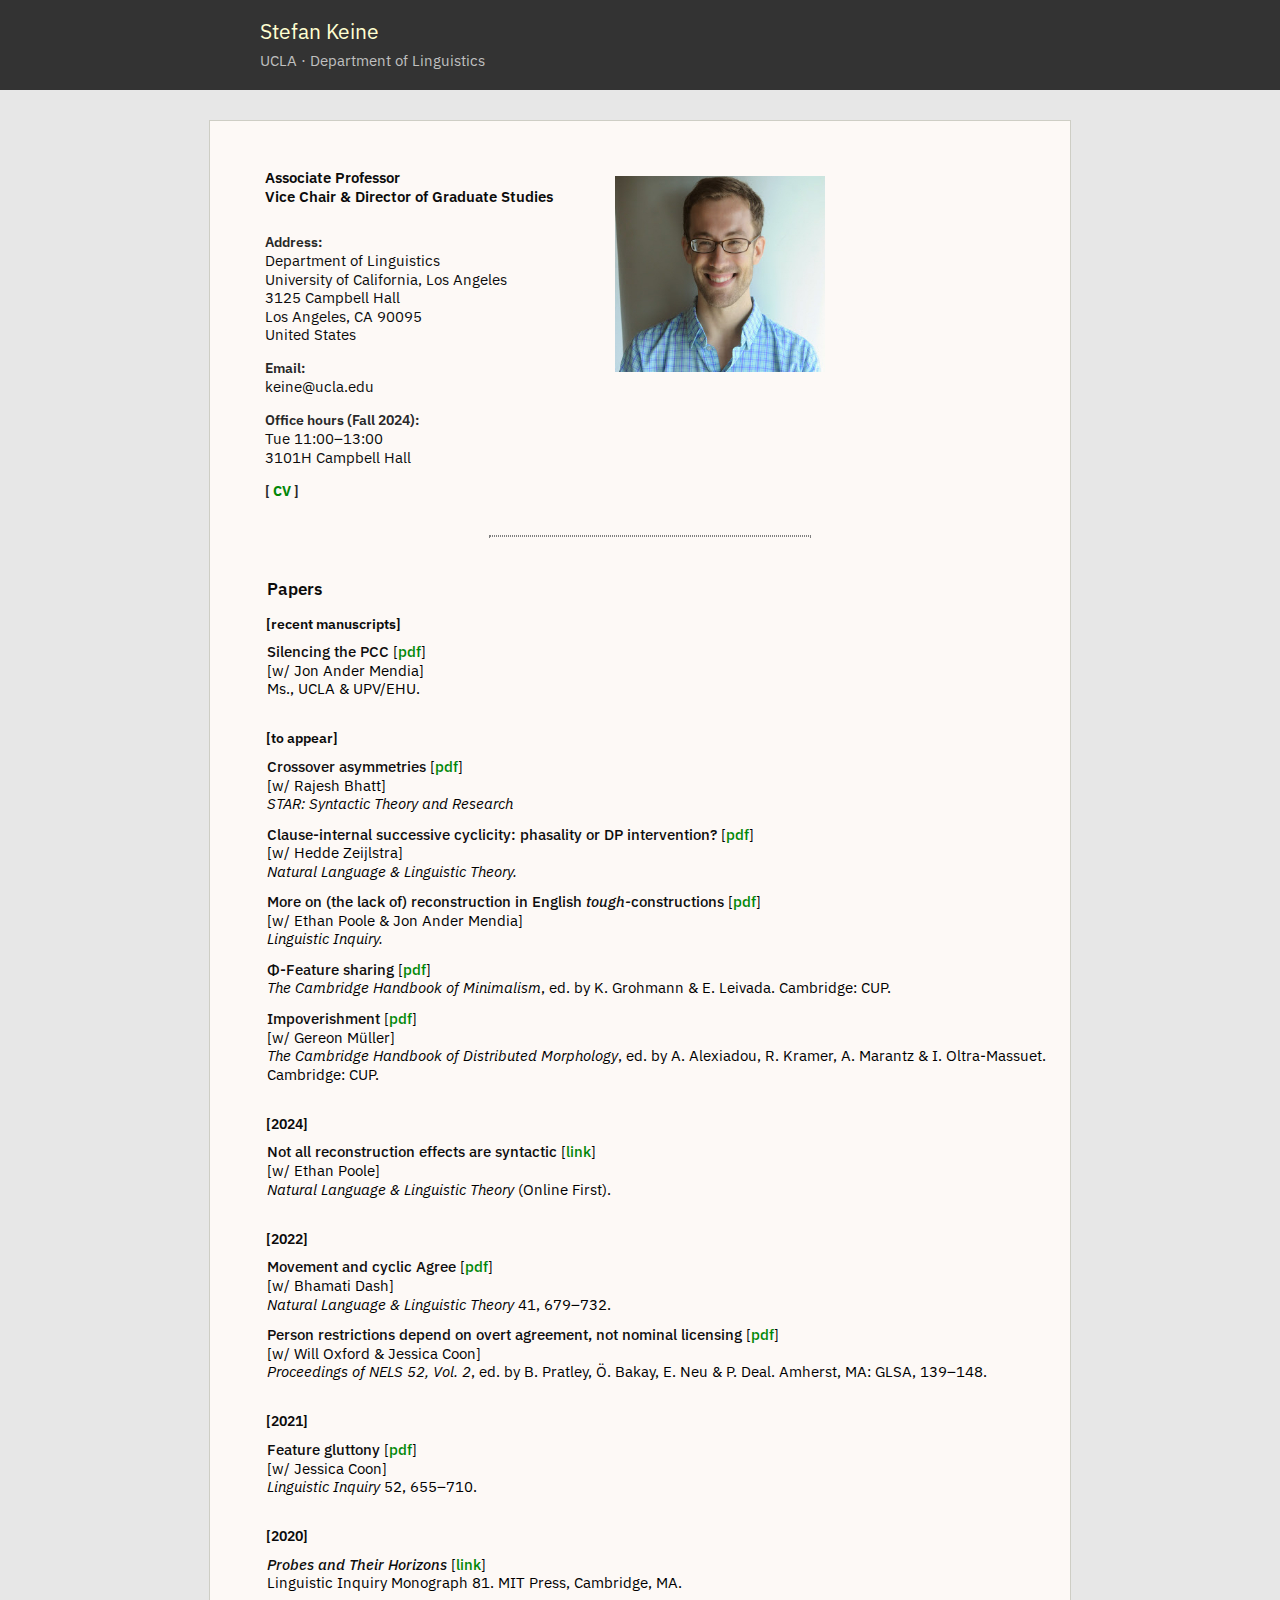
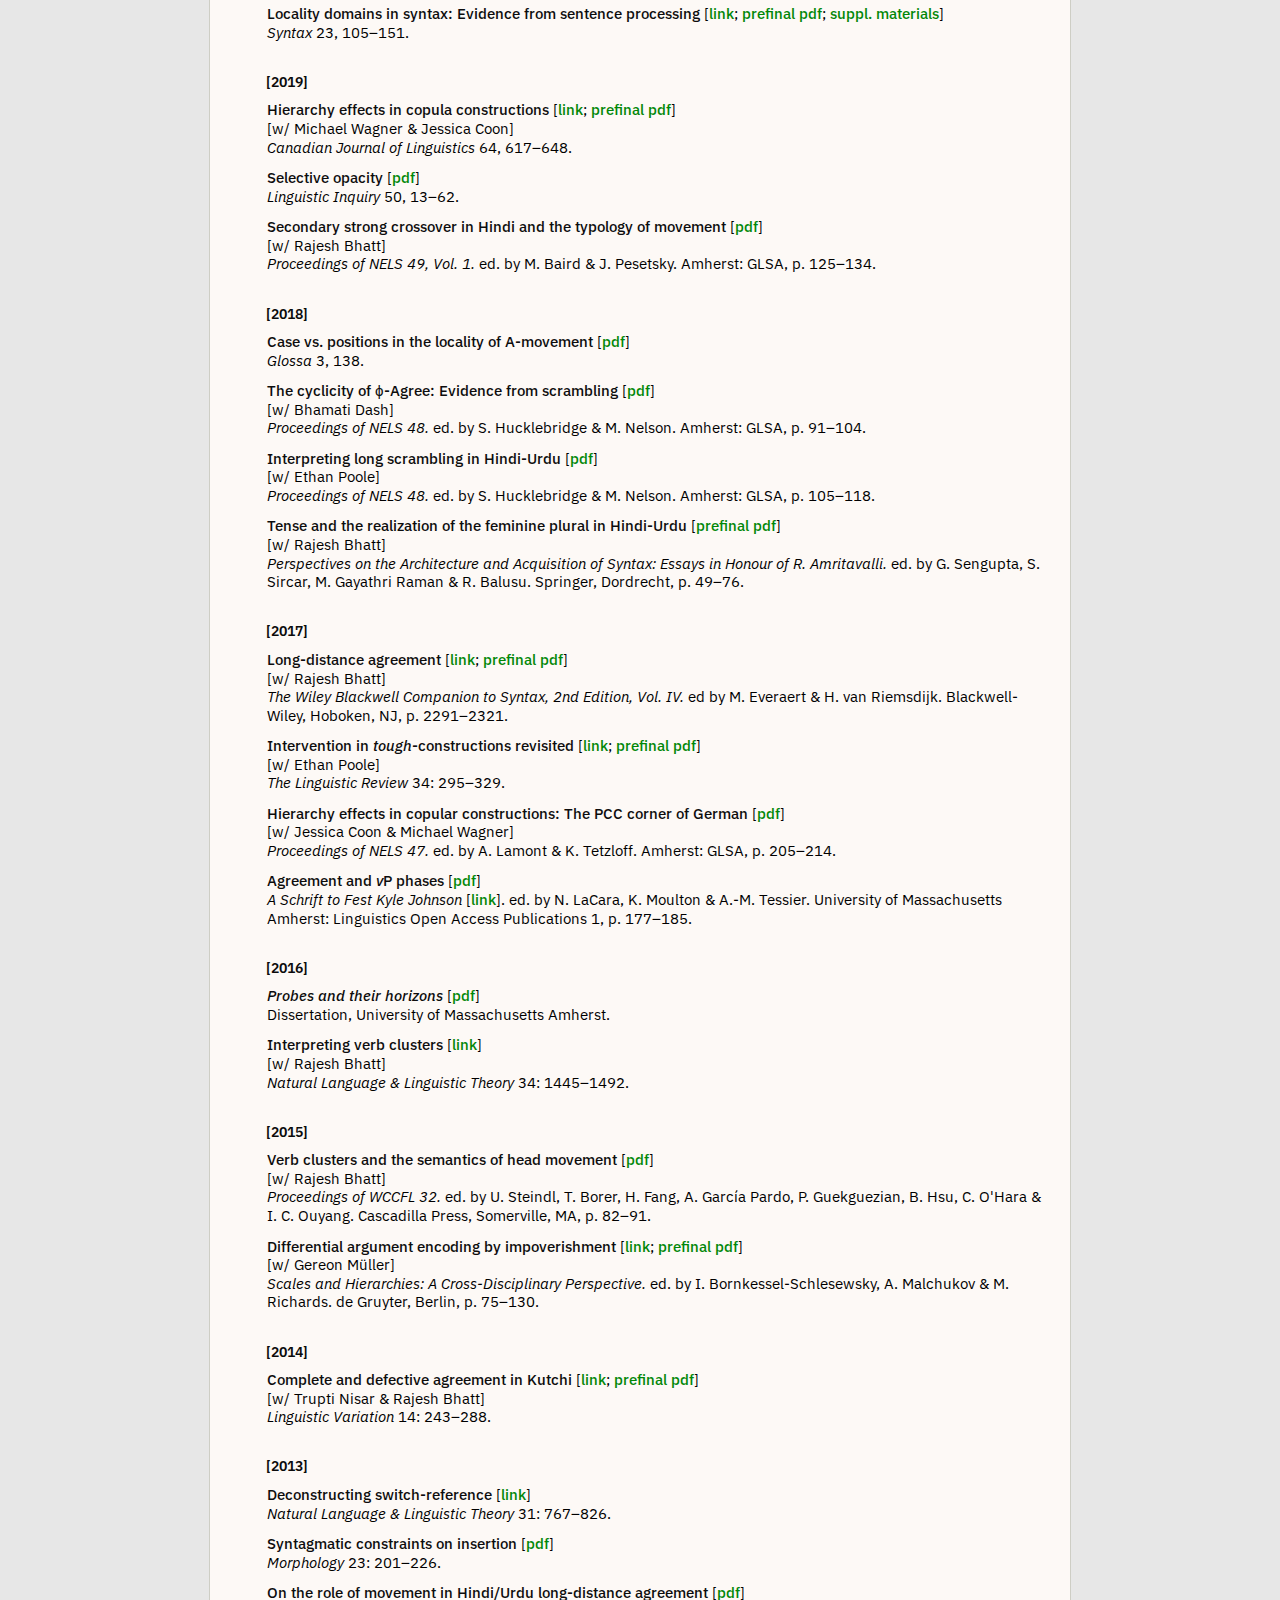
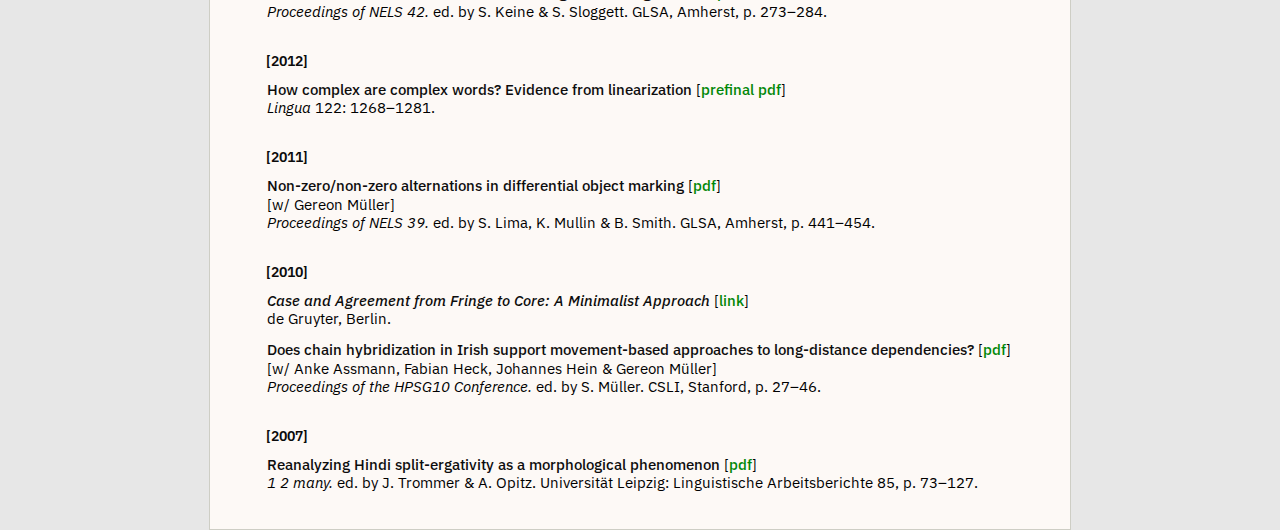
==== commit 03832c31: "Add files via upload" ====
--- a/index.html
+++ b/index.html
@@ -233,7 +233,7 @@
 	  <li>
 	    <span class="title">Intervention in <em>tough</em>-constructions
 	      revisited</span>
-	      [<a href="https://www.degruyter.com/view/j/tlir.2017.34.issue-2/tlr-2017-0003/tlr-2017-0003.xml?format=INT">link</a>; <a href="http://ling.auf.net/lingbuzz/003266">prefinal
+	      [<a href="https://www.degruyter.com/view/j/tlir.2017.34.issue-2/tlr-2017-0003/tlr-2017-0003.xml?format=INT">link</a>; <a href="https://ling.auf.net/lingbuzz/003266">prefinal
 	      pdf</a>]<br/> [w/ Ethan Poole]<br/> <em>The Linguistic Review</em>
 	      34: 295&ndash;329.
 	  </li>
@@ -249,9 +249,9 @@
 
 	  <li>
 	    <span class="title">Agreement and <em>v</em>P phases</span>
-	    [<a href="http://scholarworks.umass.edu/cgi/viewcontent.cgi?filename=19&article=1000&context=linguist_oapubs&type=additional">pdf</a>]<br/>
+	    [<a href="https://scholarworks.umass.edu/bitstreams/58e949b3-30d7-42d4-8763-36c8b1888f4e/download">pdf</a>]<br/>
 	    <em>A Schrift to Fest Kyle
-	      Johnson</em> [<a href="http://scholarworks.umass.edu/linguist_oapubs/1/">link</a>].
+	      Johnson</em> [<a href="https://doi.org/https://doi.org/10.7275/R57D2S95">link</a>].
 	      ed. by N. LaCara, K. Moulton &amp; A.-M. Tessier. University of
 	      Massachusetts Amherst: Linguistics Open Access Publications 1,
 	      p. 177&ndash;185.
@@ -268,7 +268,7 @@
 
 	  <li>
 	    <span class="title">Interpreting verb clusters</span>
-	    [<a href="http://link.springer.com/article/10.1007/s11049-015-9326-4">link</a>]<br/> [w/ Rajesh Bhatt]<br/> <em>Natural Language &amp;
+	    [<a href="https://link.springer.com/article/10.1007/s11049-015-9326-4">link</a>]<br/> [w/ Rajesh Bhatt]<br/> <em>Natural Language &amp;
 	      Linguistic Theory</em> 34: 1445&ndash;1492.
 	  </li>
 
@@ -279,7 +279,7 @@
 	  <li>
 	    <span class="title">Verb clusters and the semantics of head
 	      movement</span>
-	      [<a href="http://www.lingref.com/cpp/wccfl/32/paper3159.pdf">pdf</a>]<br/>
+	      [<a href="https://www.lingref.com/cpp/wccfl/32/paper3159.pdf">pdf</a>]<br/>
 	      [w/ Rajesh Bhatt]<br/> <em>Proceedings of WCCFL 32.</em> ed. by
 	      U. Steindl, T. Borer, H. Fang, A. Garc&iacute;a Pardo,
 	      P. Guekguezian, B. Hsu, C. O'Hara &amp; I. C. Ouyang. Cascadilla
@@ -311,7 +311,7 @@
 	<ul>
 	  <li>
 	    <span class="title">Deconstructing switch-reference</span>
-	    [<a href="http://link.springer.com/article/10.1007/s11049-013-9194-8">link</a>]<br/>
+	    [<a href="https://link.springer.com/article/10.1007/s11049-013-9194-8">link</a>]<br/>
 	    <em>Natural
 	      Language &amp; Linguistic Theory</em> 31:
 	    767&ndash;826.
--- a/style/style.css
+++ b/style/style.css
@@ -1,18 +1,19 @@
-@import url('https://fonts.googleapis.com/css?family=Alegreya Sans:400,400italic,600,600italic,700,700italic,500,500italic,200,200italic,300,300italic,350,350italic');
+@import url('https://fonts.googleapis.com/css?family=IBM Plex Sans:400,400italic,600,600italic,700,700italic,500,500italic,200,200italic,300,300italic,350,350italic');
 
 html
 { height: 100%;}
 
 *
 { margin: 0;
-  padding: 0;}
+  padding: 0;
+}
 
 body
-{ font: 400 1.01em 'Alegreya Sans', sans-serif;
-  line-height: 1.2;
+{ font: 400 95% 'IBM Plex Sans', sans-serif;
+  line-height: 1.22;
   font-variant-numeric: proportional-nums lining-nums;
-  background: #e7e7e6; /*#f3f3f0;		/*#F4F4EC, F5F5EC*/
-  color:  #0b0b0b;
+  background: #e7e7e7; /*; /*;		/*#F4F4EC, F5F5EC*/
+  color: black /* #0b0b0b; */
 }
 
 p
@@ -28,7 +29,7 @@
 }
 
 h1, h4
-{ font: 600 120% 'Alegreya Sans', sans-serif;
+{ font: 600 110% 'IBM Plex Sans', sans-serif;
   margin: 0 0 5px 0;
   padding: 10px 0 5px 17px;
   /* font-variant-numeric: proportional-nums; */
@@ -42,14 +43,14 @@
 h2, h5
 { padding: .5ex 0 1ex 9pt;
   margin-left: .5ex;
-  font: 500 .95em 'Alegreya Sans', sans-serif;
+  font: 600 .95em 'IBM Plex Sans', sans-serif;
   letter-spacing: 0;
   /* font-variant-numeric: lining-nums; */
 }
 
 h3, h6
 { color: #121210;
-  font: 400 1.0em 'Alegreya Sans', sans-serif;
+  font: 400 1.0em 'IBM Plex Sans', sans-serif;
   letter-spacing: 0;
   text-transform: uppercase;
   padding: 15px 0 0px 0;}
@@ -101,7 +102,7 @@
 
 #header
 { background: #333;
-  height: 110px;
+  height: 90px;
   margin-bottom: 10px;}
 
 #logo
@@ -111,11 +112,11 @@
 
 #logo #logo_text
 { position: absolute;
-  top: 0px;
+  top: -10px;
   left: 2em;}
 
 #logo h1, #logo h2
-{ font: 400 1.6em 'Alegreya Sans', arial, sans-serif;
+{ font: 400 1.35em 'IBM Plex Sans', arial, sans-serif;
   border-bottom: 0;
   letter-spacing: 0pt;
   margin: 0;
@@ -123,15 +124,16 @@
 
 #logo_text h1
 { padding: 28px 0 5px 10px;
-  color: #ffffe0;
+  color: #ffffd1 ;
   /* font-style: italic; */
   letter-spacing: 0pt;}
 
 #logo_text h2
-{ font-size: 1.05em;
+{ font-size: 100%;
   padding: 0px 0 0 10px;
-  font-weight: 500;
-  color: #b9b9b9; /* #c4c6ad; */ /* A8AA94; */}
+  font-weight: 400;
+  /* font-style: italic; */
+  color: #c0c0c0; /* #c4c6ad; */ /* A8AA94; */}
 
 #menubar
 { width: 875px;
@@ -150,7 +152,7 @@
 
 ul#menu li a
 { letter-spacing: 0.1em;
-  font: 500 .935em 'Alegreya Sans' ;
+  font: 500 .935em 'IBM Plex Sans' ;
   display: block;
   float: left;
   height: 33px;
@@ -176,7 +178,7 @@
   overflow: hidden;
   margin: 0 auto 2em auto;
   padding: 40px 20px 10px 40px;
-  background: #f4f4f4;
+  background: #fdf9f6;
   border: 1px solid #cecec5;}
 
 .sidebar
@@ -210,7 +212,7 @@
 
 #footer
 { width: 916px;
-  font-family: 'Alegreya Sans', sans-serif;
+  font-family: 'IBM Plex Sans', sans-serif;
   font-size: 60%;
   height: 28px;
   margin-top: 20px;
@@ -355,25 +357,26 @@
     width: 440px;
     margin-left: 0px;
     top: 520px;
-    padding-bottom: 10pt;
     padding-left: 10pt;
     color: #0b0b0b;
     font-weight: 400;
 }
 
+#papers {
+    margin-top: 8em;
+}
 
 #pic {
-    margin-top: 0px;
+    margin-top: 1em;
     margin-left: 10px;
     margin-bottom: 10px;
 }
 
 #address {
-    float: right;
-    width: 16.5em;
-    margin-top: -15px;
-    padding: 0px 0px 100px 0px;
-    font-size: 103%;
+    float: left;
+    width: 23em;
+    margin-left: 1em;
+    margin-top: -1ex;
     /* font-variant-numeric: lining-nums; */
     color: #0b0b0b;
     font-weight: 400;
@@ -382,7 +385,23 @@
 #address h2 {
     padding: 1em 0em 0em 0em;
     margin-left: 0em;
-    font-weight: 700;
-    /* font-variant-numeric: proportional-nums; */
-    color: #0b0b0b
-}
+    font-weight: 600;
+    font-variant-numeric: proportional-nums lining-nums;
+    color: #282828;
+}
+
+hr {
+     /* width: 50%; */
+     /* color: gray; */
+     border-style: dotted;
+     width: 40%;
+     color: gray;
+     margin-left: auto;
+     margin-right: auto;
+     margin-bottom: 2em;
+}
+
+#prof{
+    font-weight: 600;
+    margin-bottom: -1ex;
+}
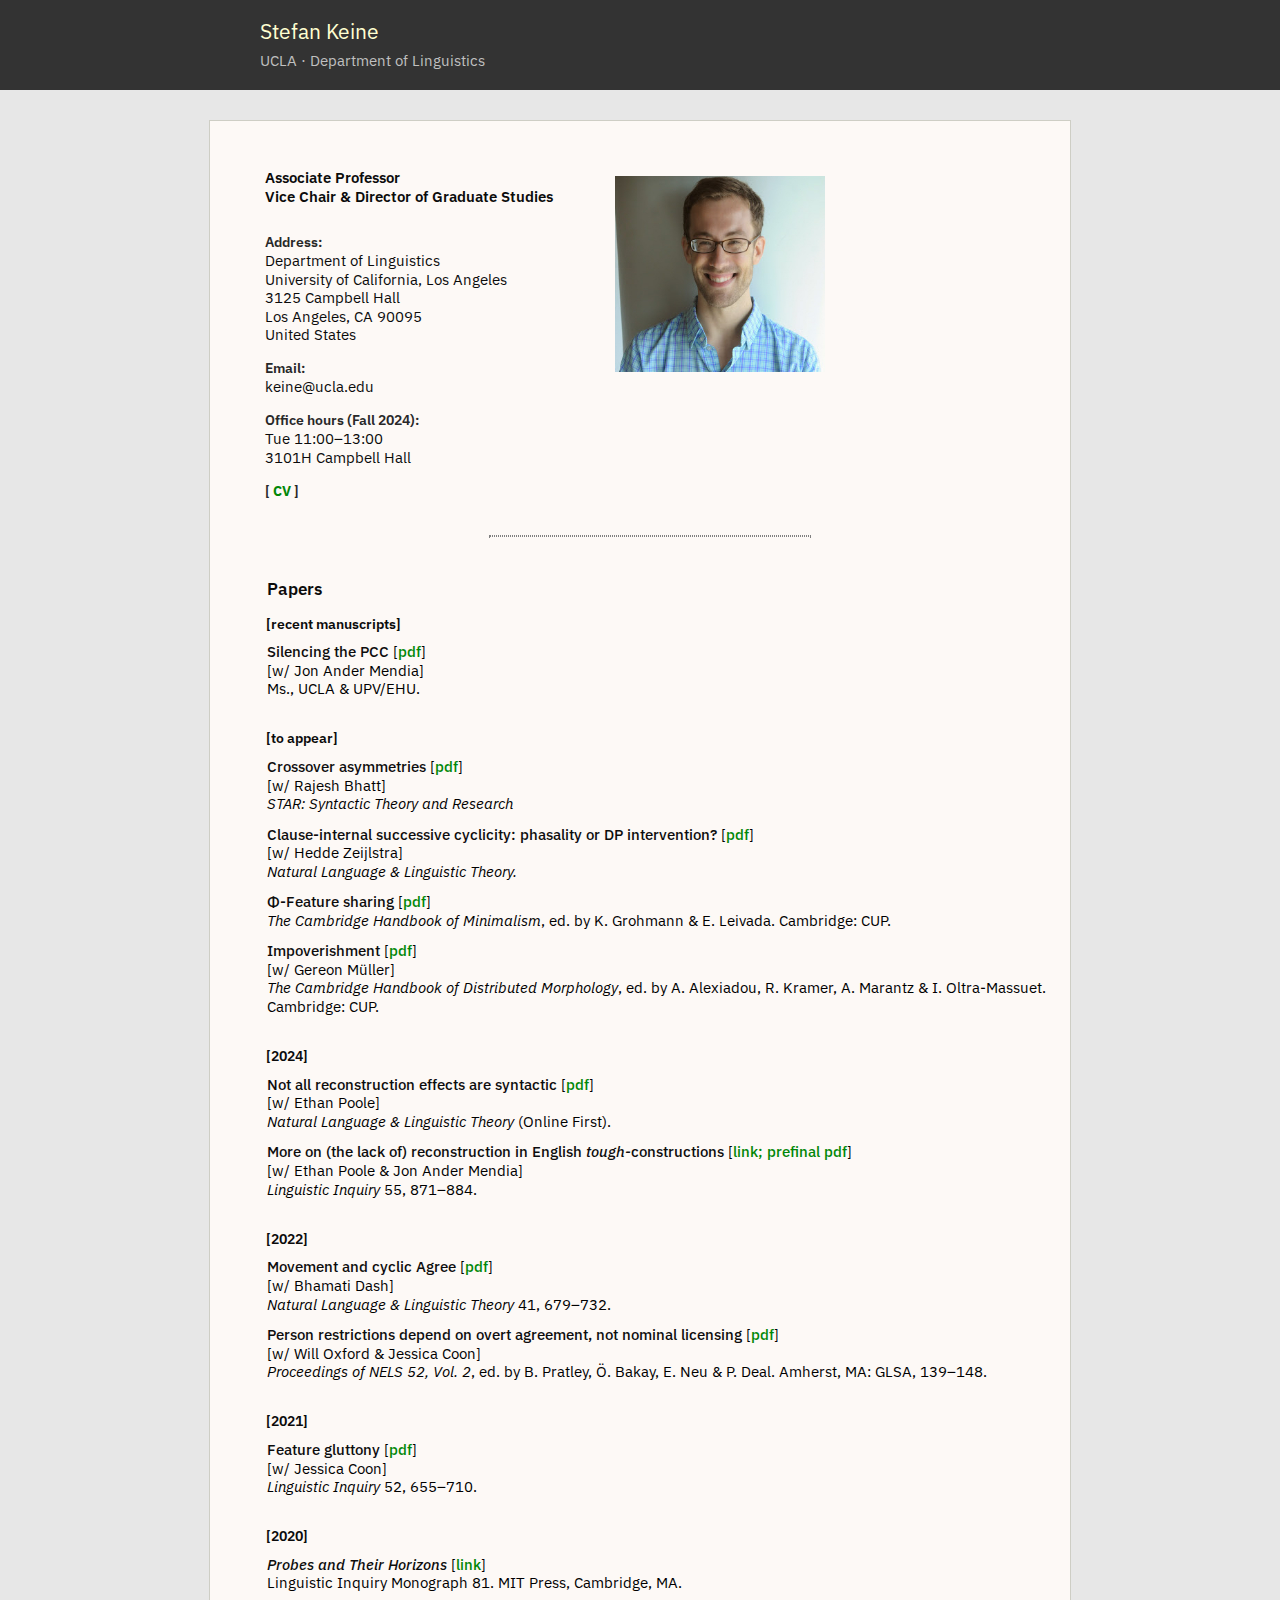
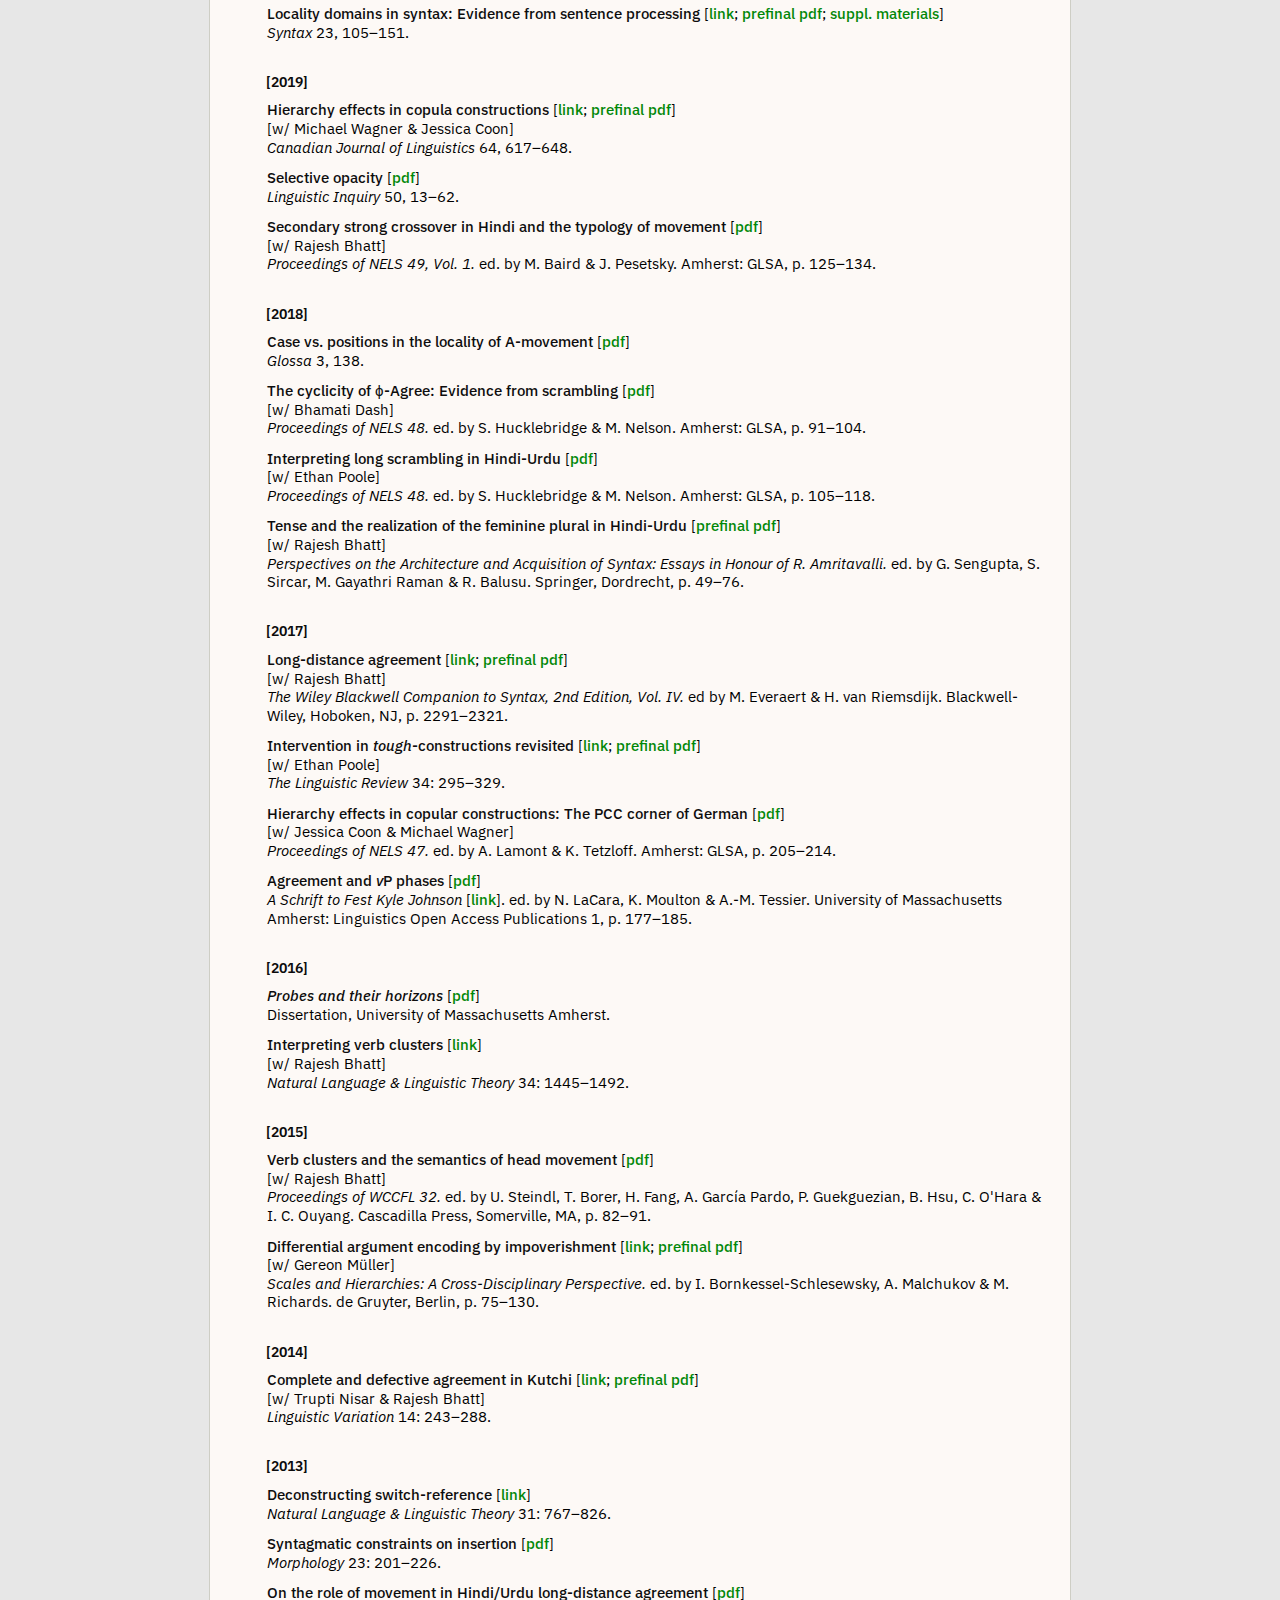
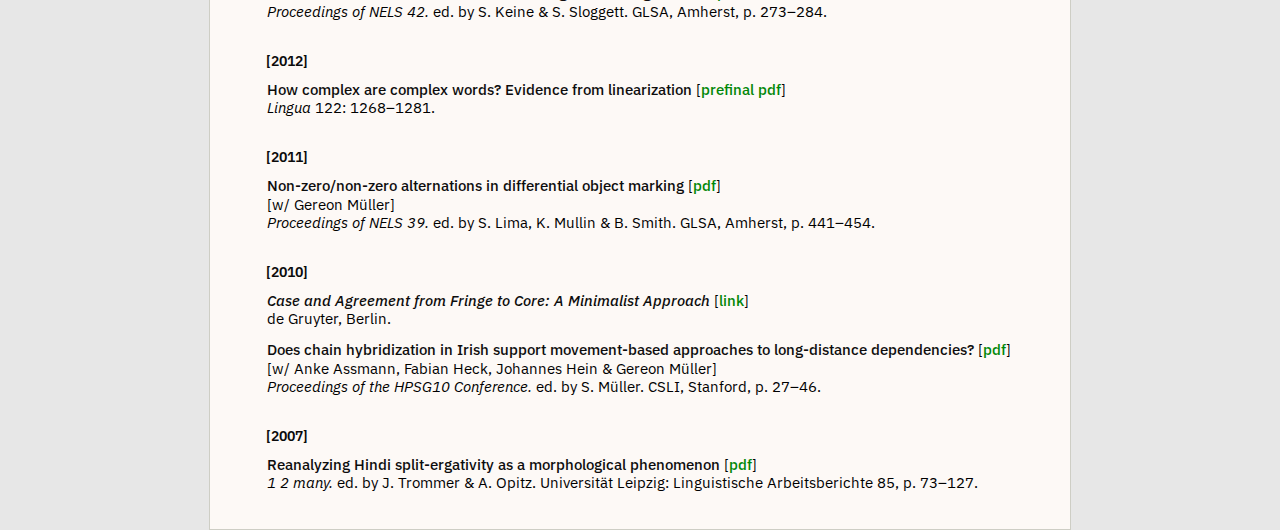
==== commit 9d0c521b: "Add files via upload" ====
--- a/index.html
+++ b/index.html
@@ -90,14 +90,6 @@
 	    </li>
 
 		<li>
-			<span class="title">More on (the lack of) reconstruction
-			in English <em>tough-</em>constructions</span>
-			[<a href="papers/PooleMendiaKeine-2022.pdf">pdf</a>]<br/> [w/
-			Ethan Poole &amp; Jon Ander Mendia] <br/>
-			<em>Linguistic Inquiry.</em>
-		</li>
-
-		<li>
 			<span class="title">&Phi;-Feature sharing</span>
 			[<a href="papers/feature-sharing.pdf">pdf</a>]<br/>
 			<em>The Cambridge Handbook of Minimalism</em>, ed. by K. Grohmann &amp; E. Leivada. Cambridge: CUP.
@@ -116,17 +108,26 @@
 	<ul>
 	  <li>
 	    <span class="title">Not all reconstruction effects are syntactic</span>
-	    [<a href="https://link.springer.com/article/10.1007/s11049-023-09603-3">link</a>]<br/>
+	    [<a href="https://link.springer.com/article/10.1007/s11049-023-09603-3">pdf</a>]<br/>
 	    [w/ Ethan Poole]<br/>
 	    <em>Natural Language &amp; Linguistic Theory</em> (Online First).
 	  </li>
+
+	  <li>
+	    <span class="title">More on (the lack of) reconstruction in
+	      English <em>tough-</em>constructions</span>
+	      [<a href="https://doi.org/10.1162/ling_a_00490">link; <a href="papers/PooleMendiaKeine-2022.pdf">prefinal
+	      pdf</a>]<br/> [w/ Ethan Poole &amp; Jon Ander Mendia] <br/> <em>Linguistic
+	      Inquiry</em> 55, 871&ndash;884.
+	  </li>
+
 	</ul>
 
 	<h2>[2022]</h2>
 	<ul>
 		<li>
 			<span class="title">Movement and cyclic Agree</span>
-			[<a href="papers/Keine-Dash-2022.pdf">pdf</a>]<br/> [w/
+			[<a href="https://link.springer.com/article/10.1007/s11049-022-09538-1">pdf</a>]<br/> [w/
 			Bhamati Dash]<br/> <em>Natural Language &amp; Linguistic Theory</em> 41, 679&ndash;732.
 		</li>
 
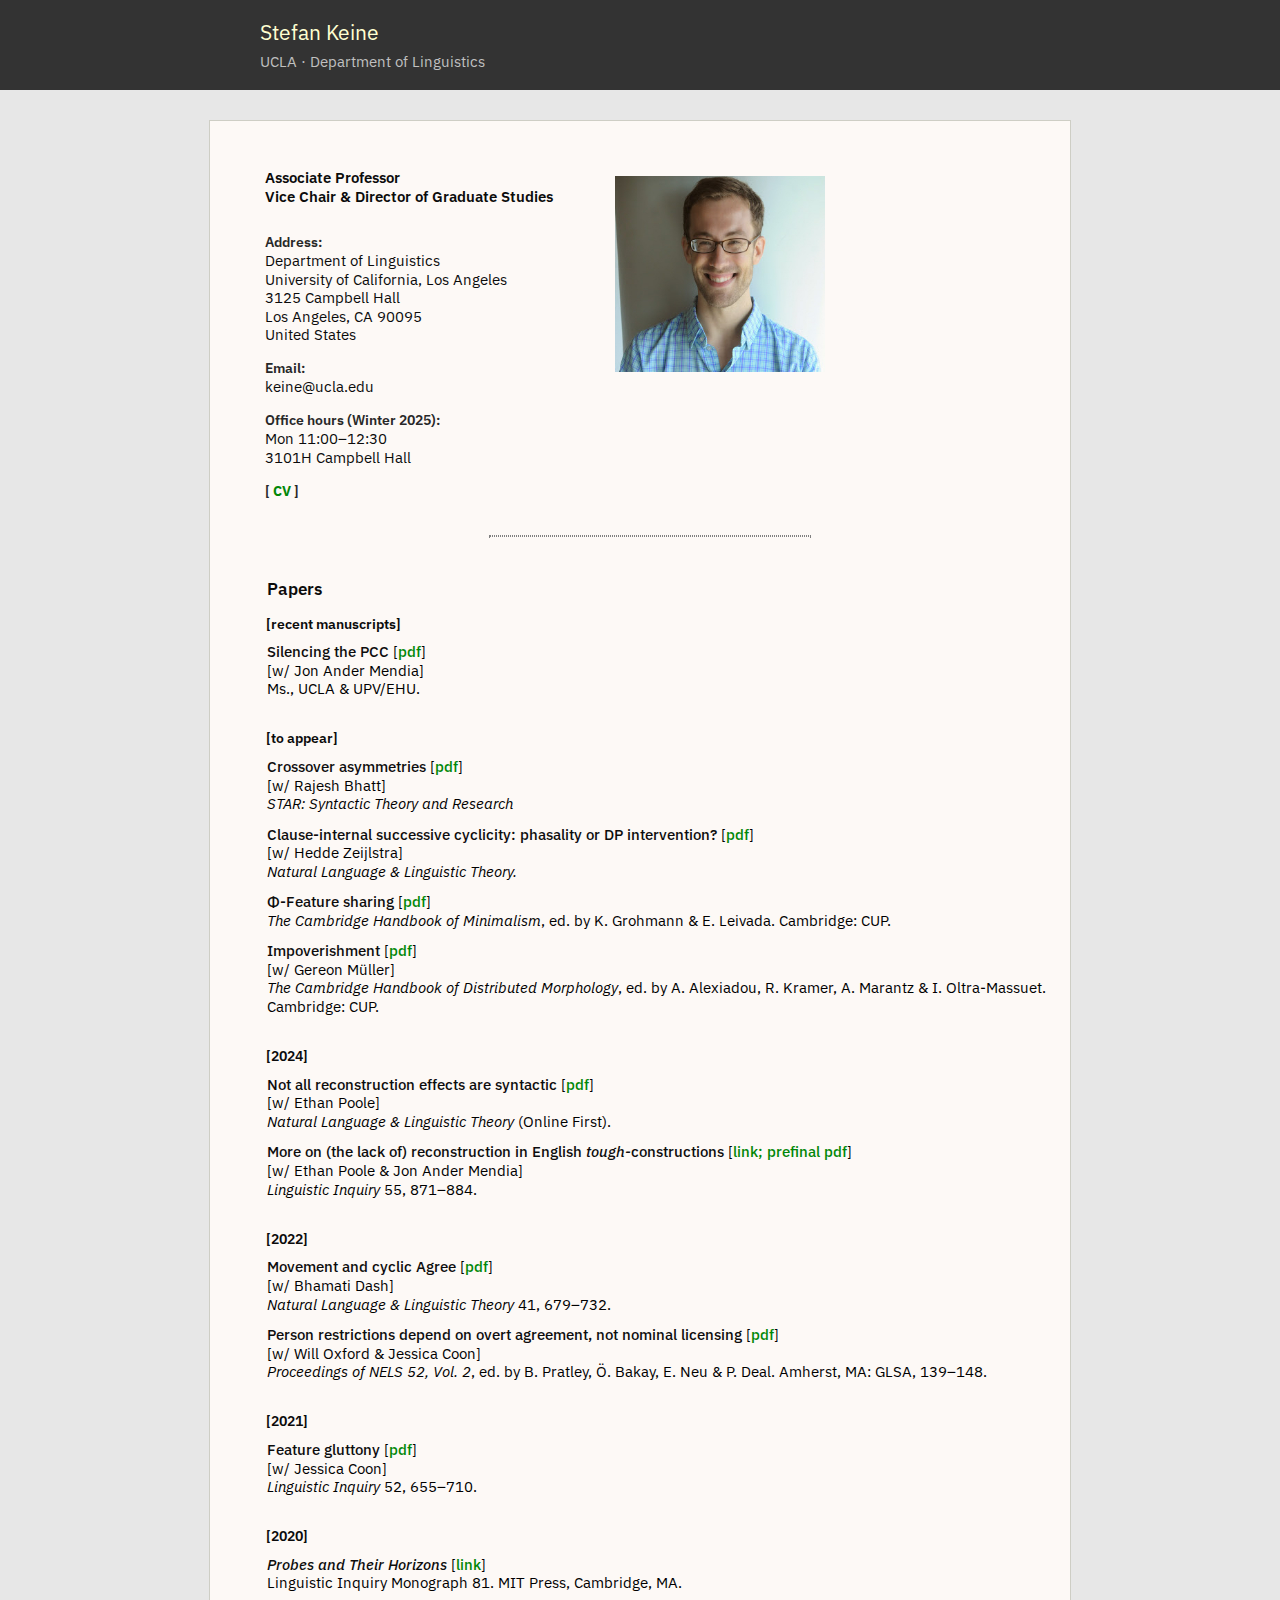
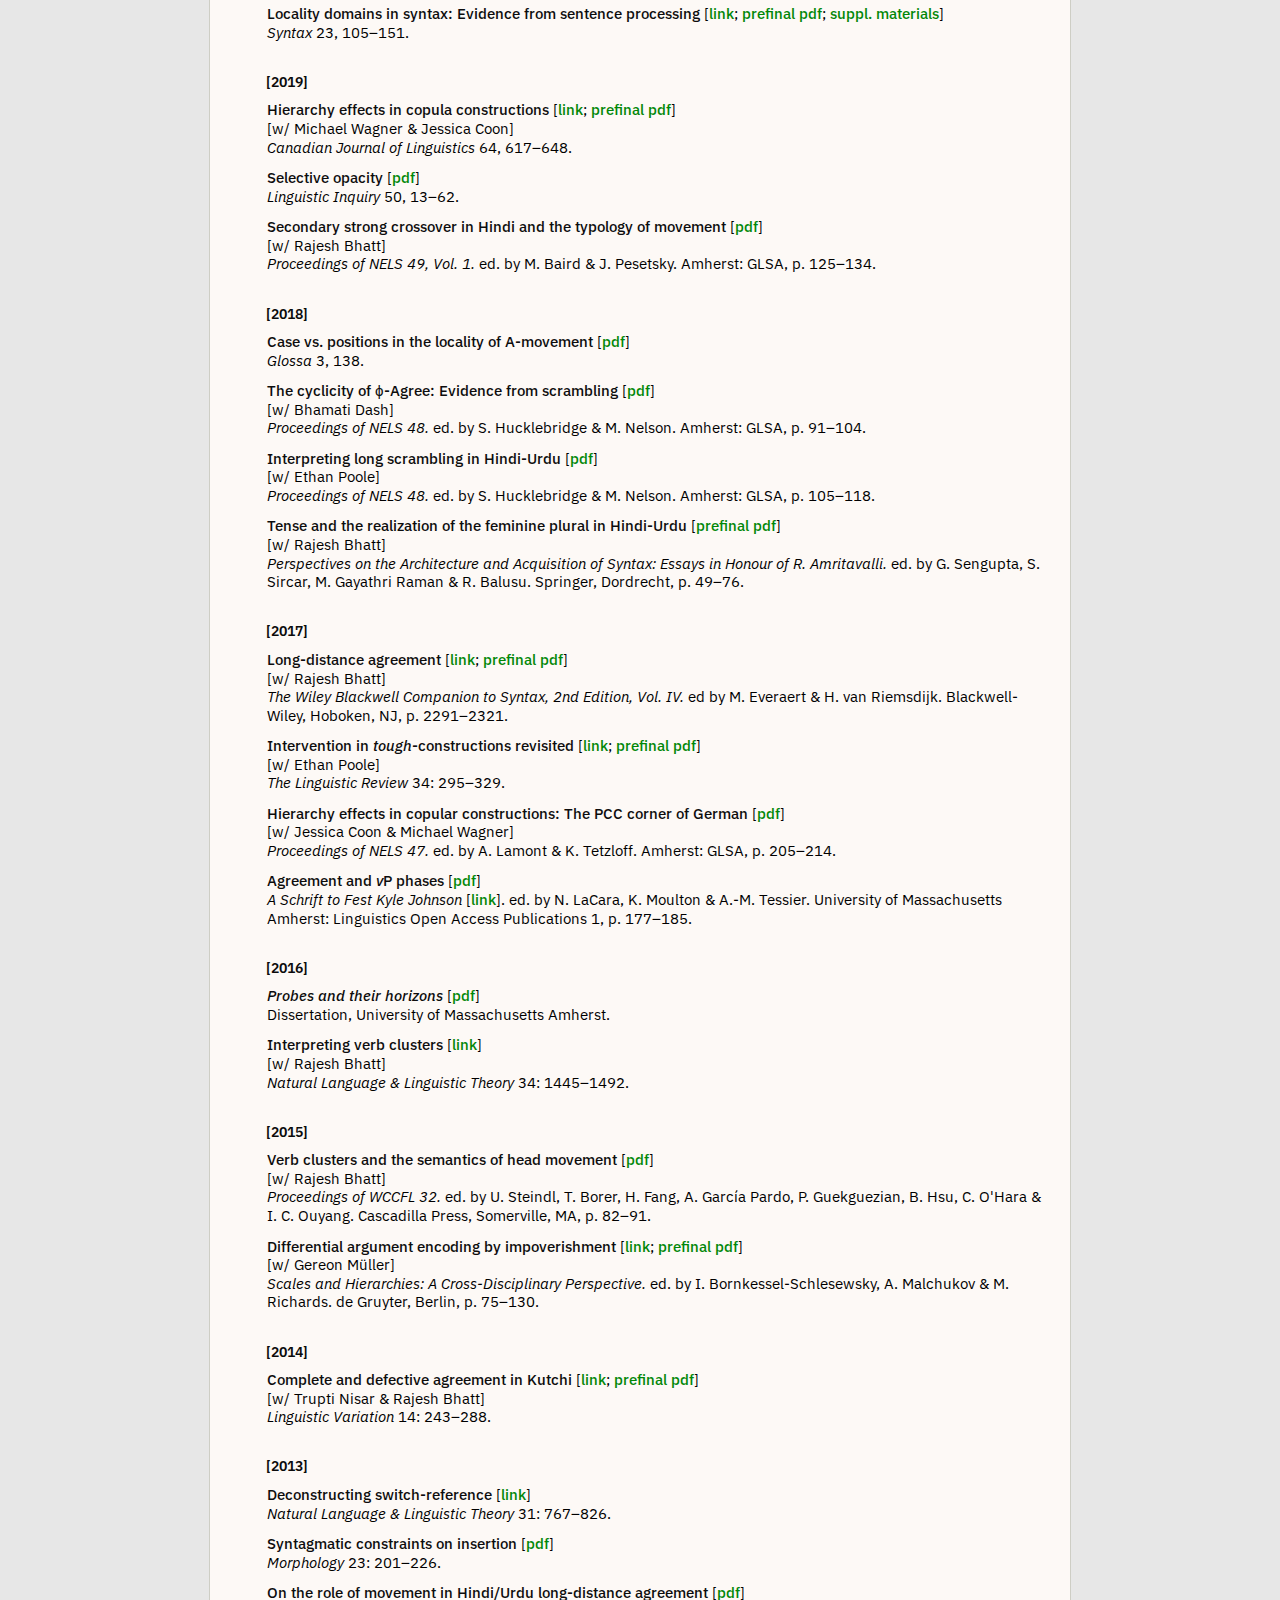
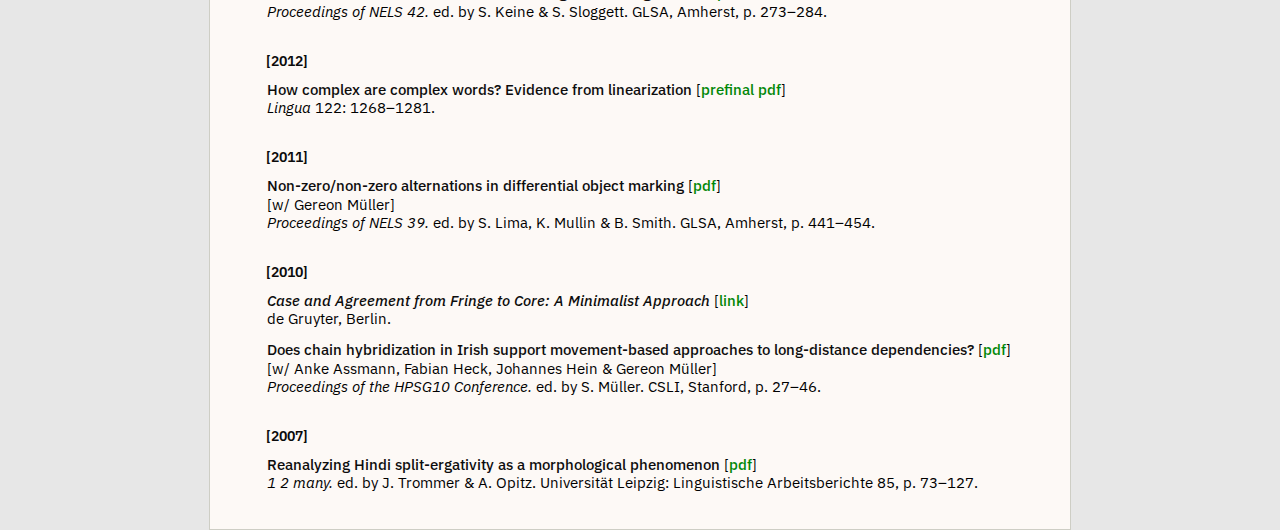
==== commit bf7e5ea6: "Add files via upload" ====
--- a/index.html
+++ b/index.html
@@ -40,8 +40,8 @@
 	  United States
 	  <h2>Email:</h2>
 	  keine@ucla.edu
-	  <h2>Office hours (Fall 2024):</h2>
-	  Tue 11:00&ndash;13:00 <br/>
+	  <h2>Office hours (Winter 2025):</h2>
+	  Mon 11:00&ndash;12:30 <br/>
           3101H Campbell Hall
 	  <h2>[ <a href="CV_Keine.pdf"><b>CV</b></a> ]
 	  </h2>
--- a/style/style.css
+++ b/style/style.css
@@ -116,7 +116,7 @@
   left: 2em;}
 
 #logo h1, #logo h2
-{ font: 400 1.35em 'IBM Plex Sans', arial, sans-serif;
+{ font: 400 1.4em 'IBM Plex Sans', arial, sans-serif;
   border-bottom: 0;
   letter-spacing: 0pt;
   margin: 0;
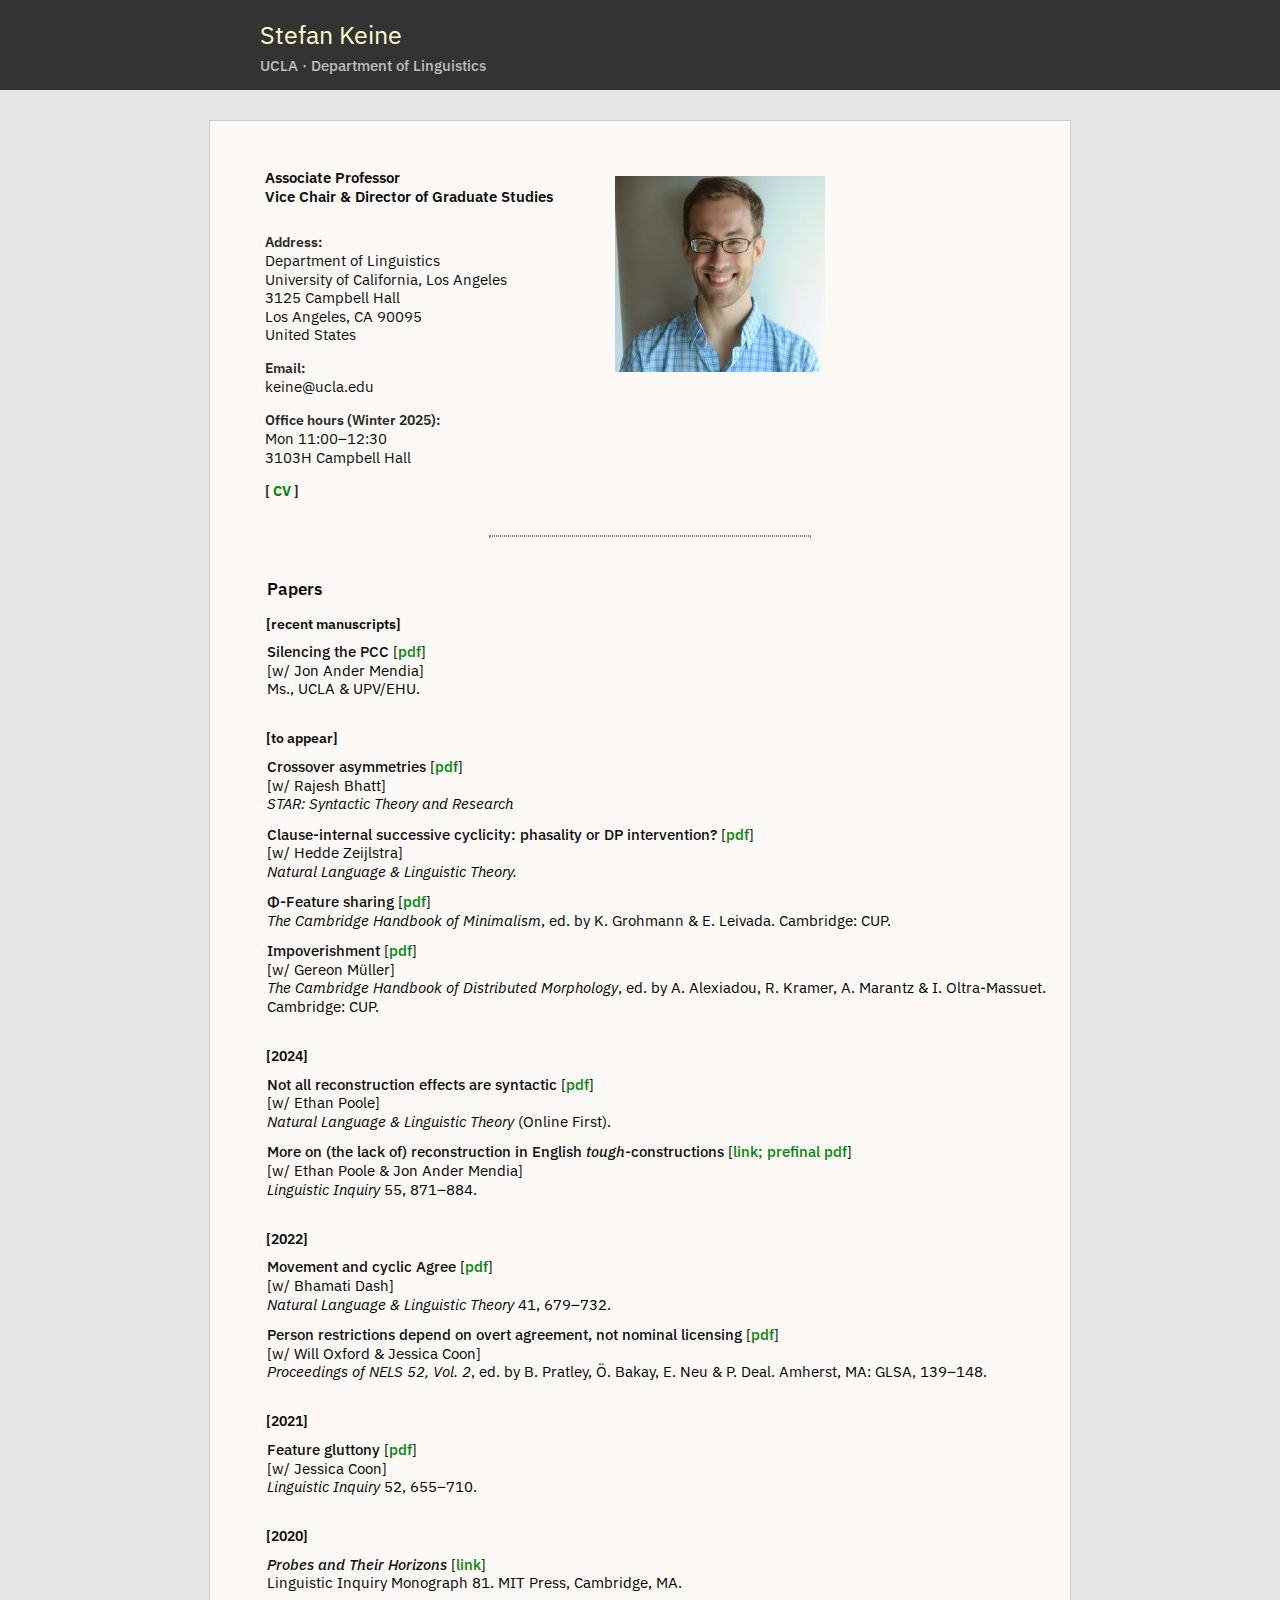
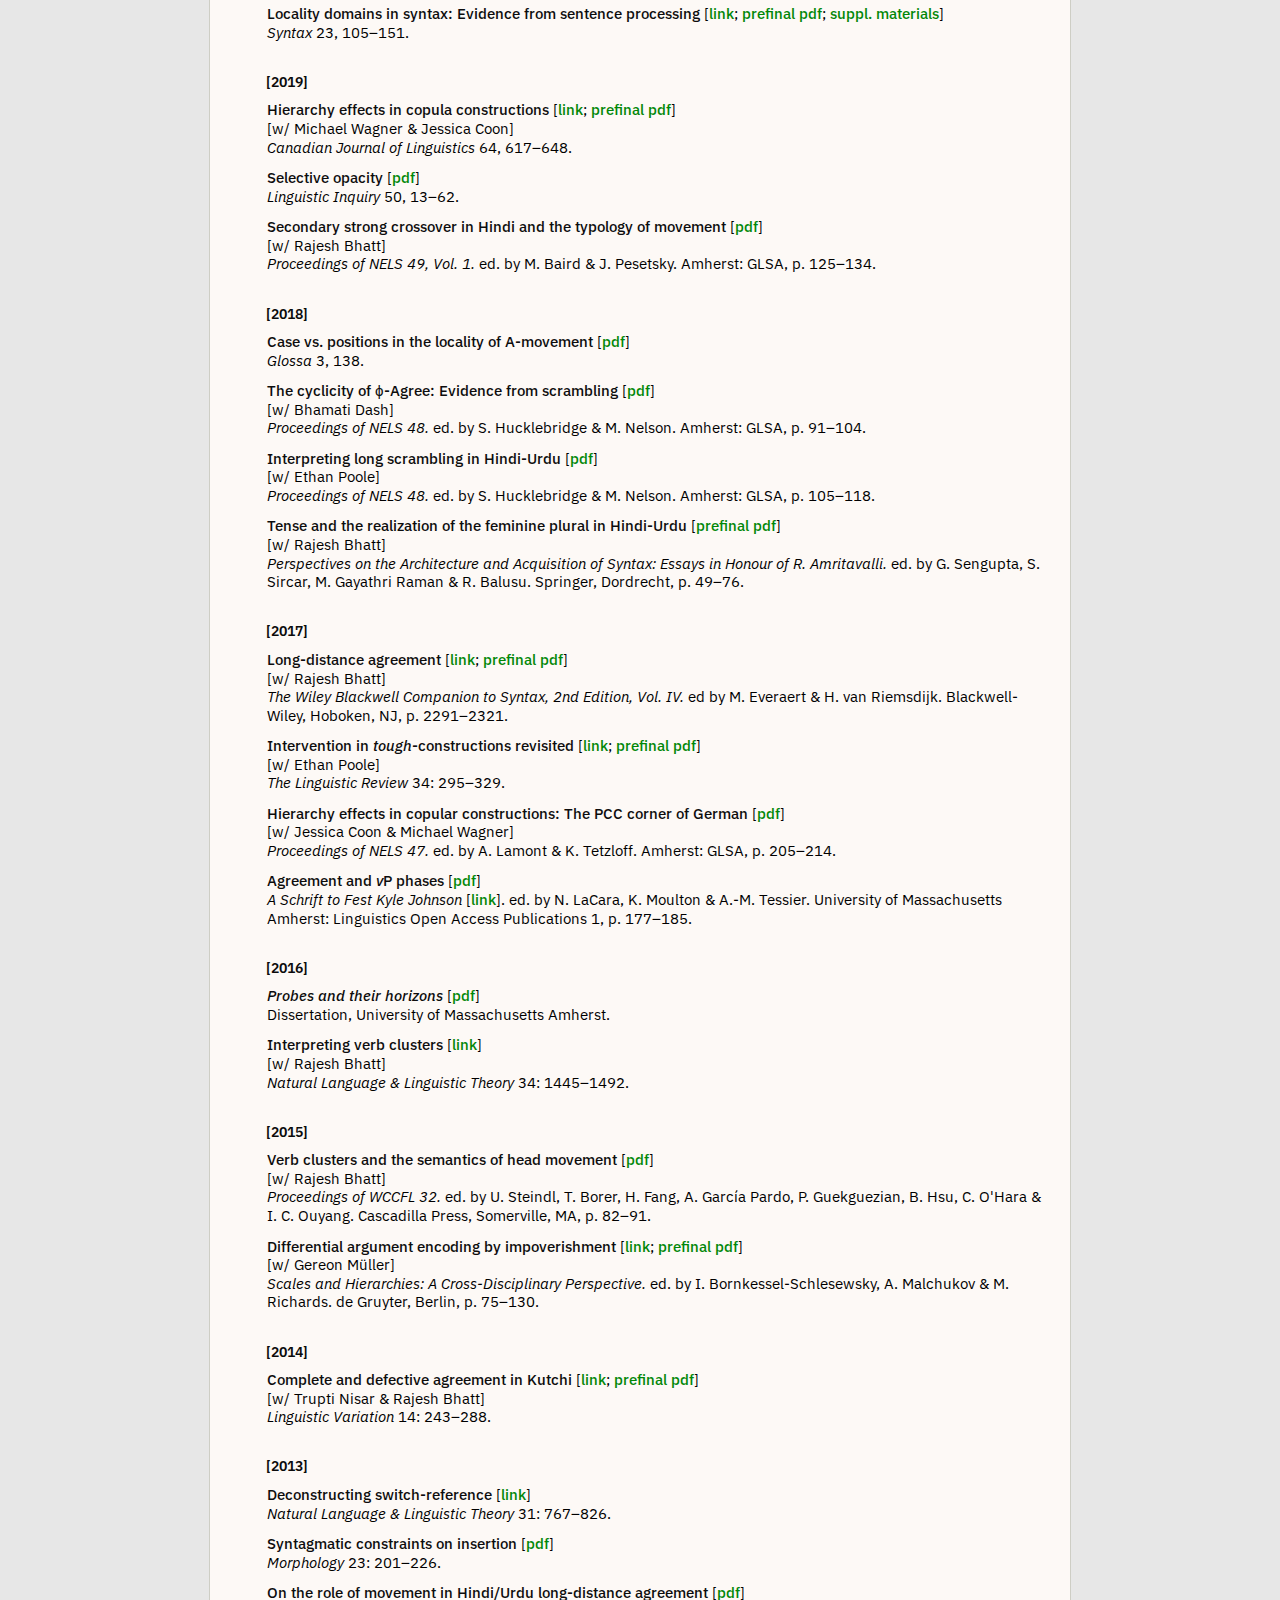
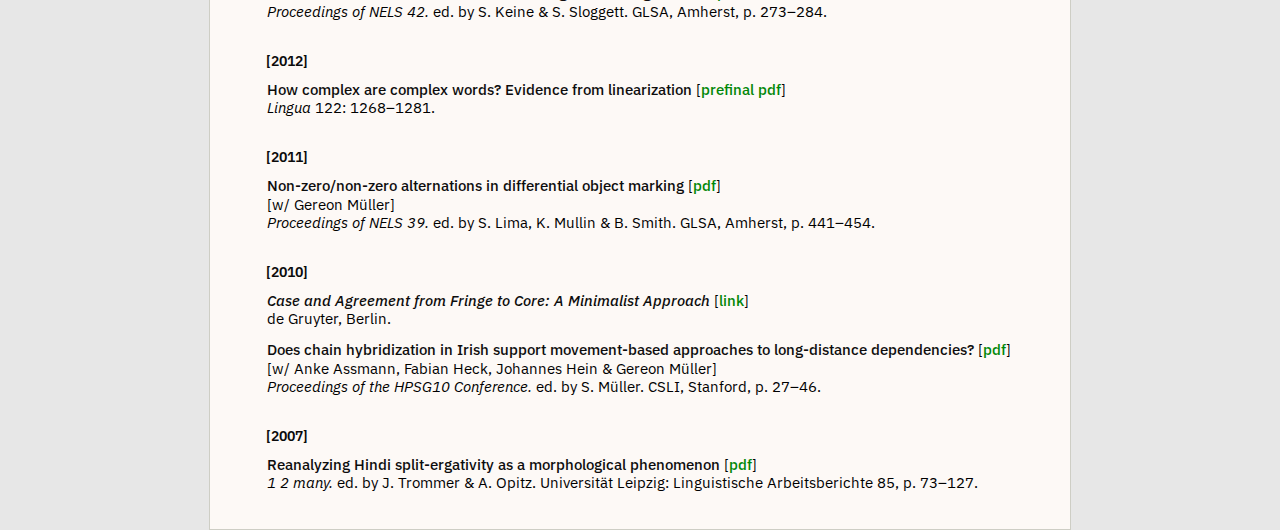
==== commit 41b270ac: "Update index.html" ====
--- a/index.html
+++ b/index.html
@@ -42,7 +42,7 @@
 	  keine@ucla.edu
 	  <h2>Office hours (Winter 2025):</h2>
 	  Mon 11:00&ndash;12:30 <br/>
-          3101H Campbell Hall
+          3103H Campbell Hall
 	  <h2>[ <a href="CV_Keine.pdf"><b>CV</b></a> ]
 	  </h2>
 	</div>
--- a/style/style.css
+++ b/style/style.css
@@ -116,14 +116,14 @@
   left: 2em;}
 
 #logo h1, #logo h2
-{ font: 400 1.4em 'IBM Plex Sans', arial, sans-serif;
+{ font: 400 1.65em 'IBM Plex Sans', arial, sans-serif;
   border-bottom: 0;
   letter-spacing: 0pt;
   margin: 0;
 }
 
 #logo_text h1
-{ padding: 28px 0 5px 10px;
+{ padding: 28px 0 4px 10px;
   color: #ffffd1 ;
   /* font-style: italic; */
   letter-spacing: 0pt;}
@@ -131,7 +131,7 @@
 #logo_text h2
 { font-size: 100%;
   padding: 0px 0 0 10px;
-  font-weight: 400;
+  font-weight: 500;
   /* font-style: italic; */
   color: #c0c0c0; /* #c4c6ad; */ /* A8AA94; */}
 
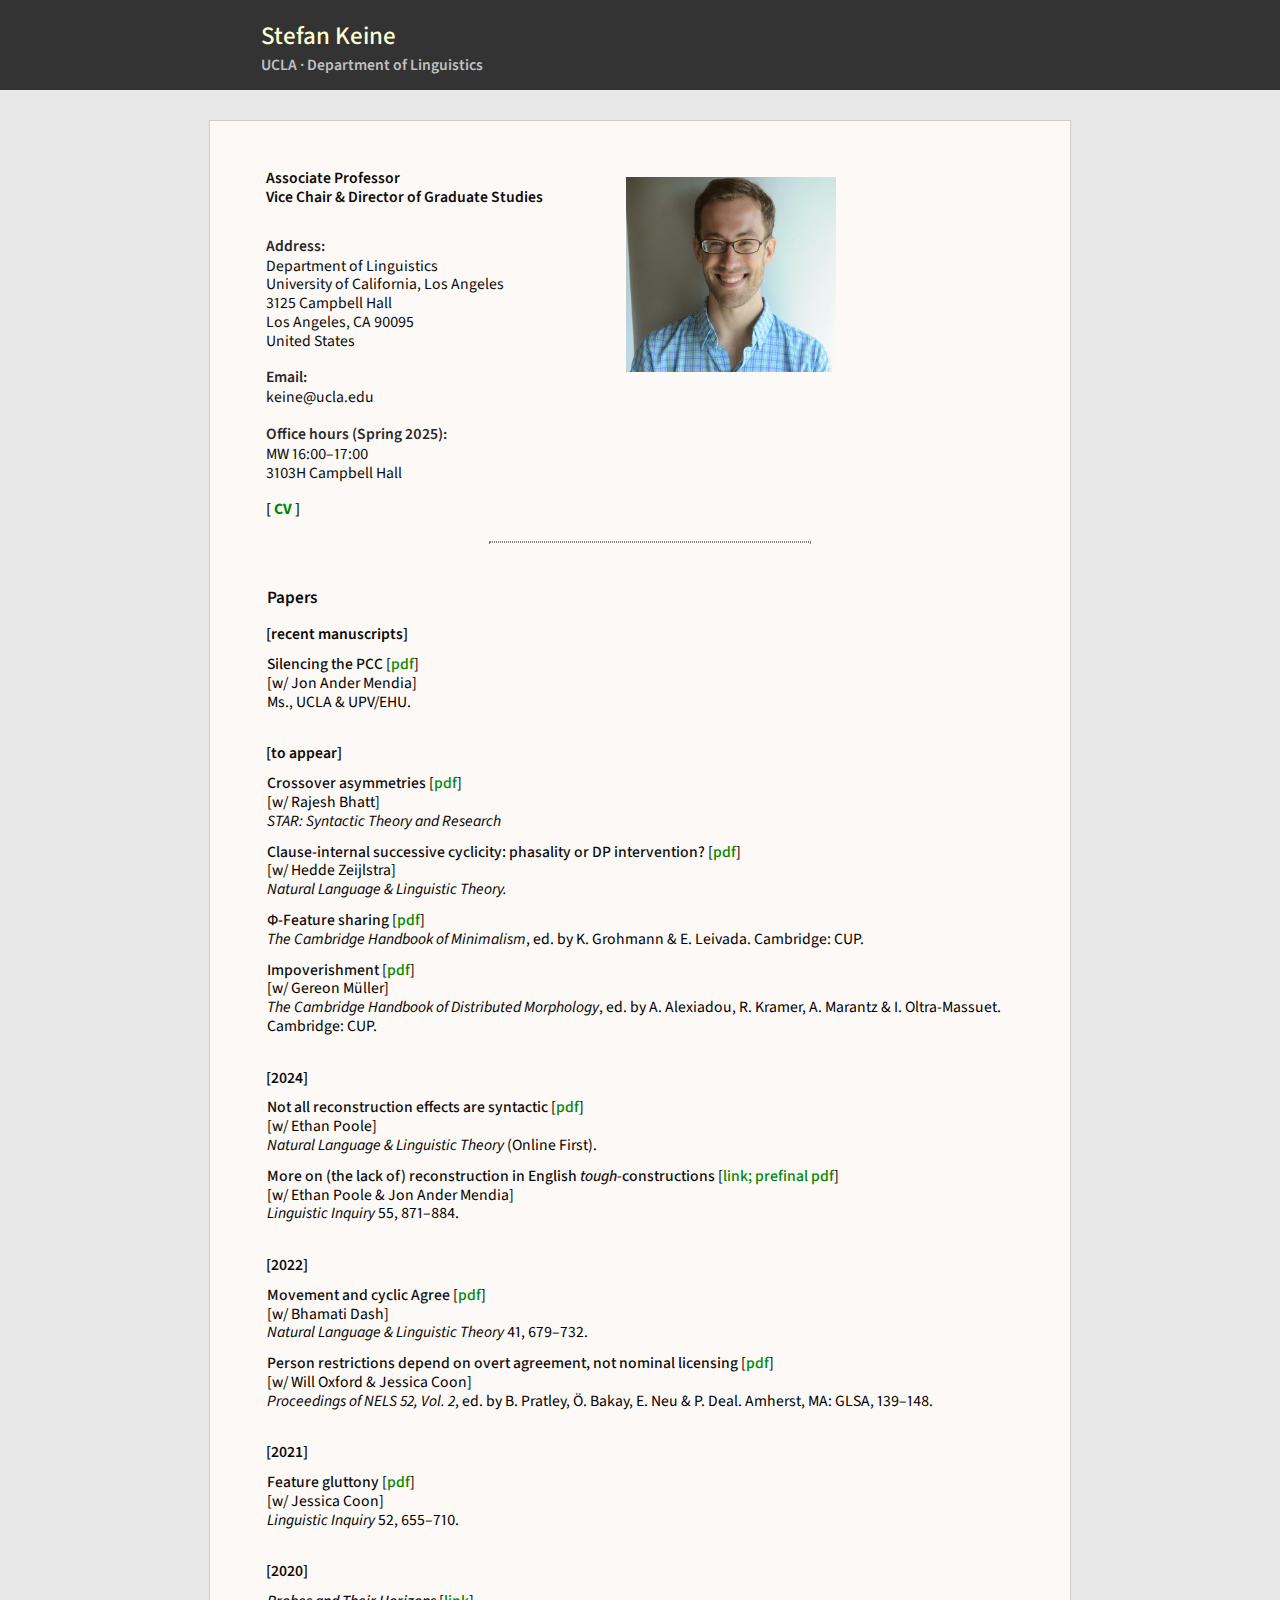
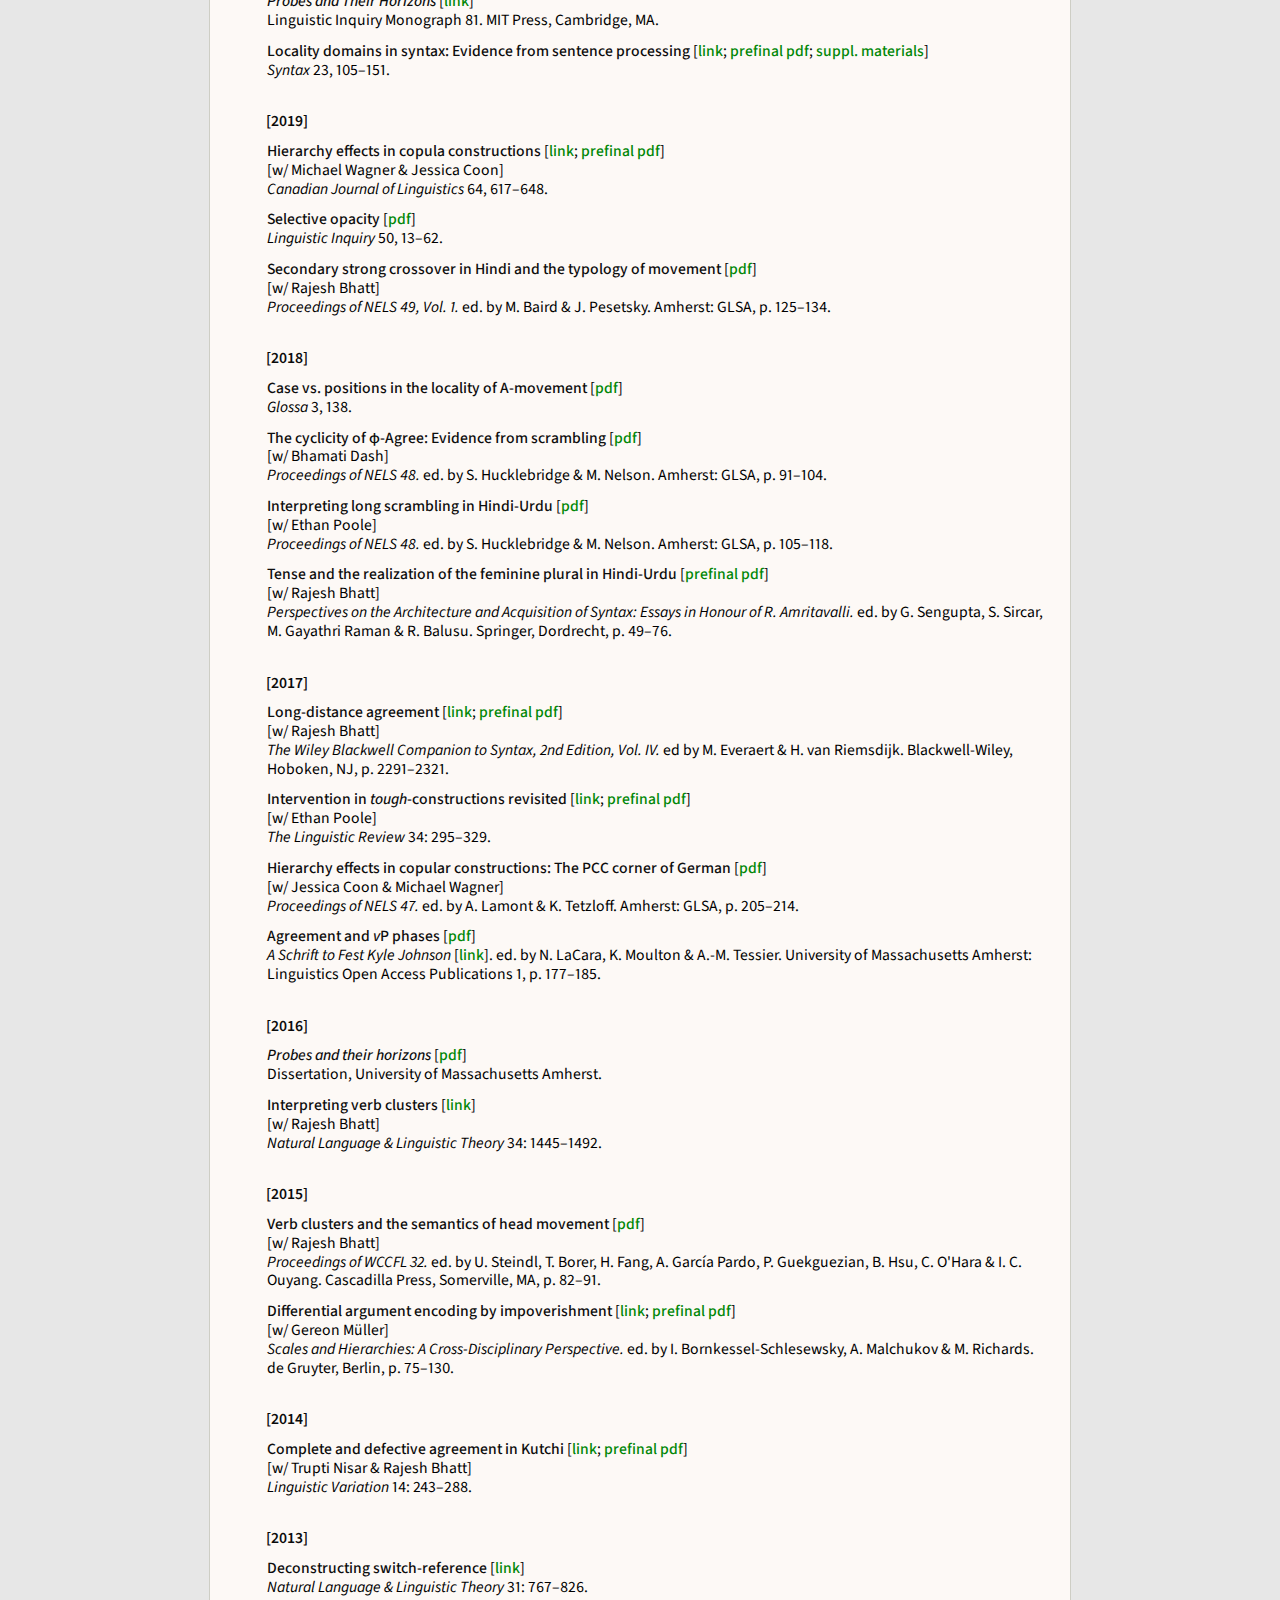
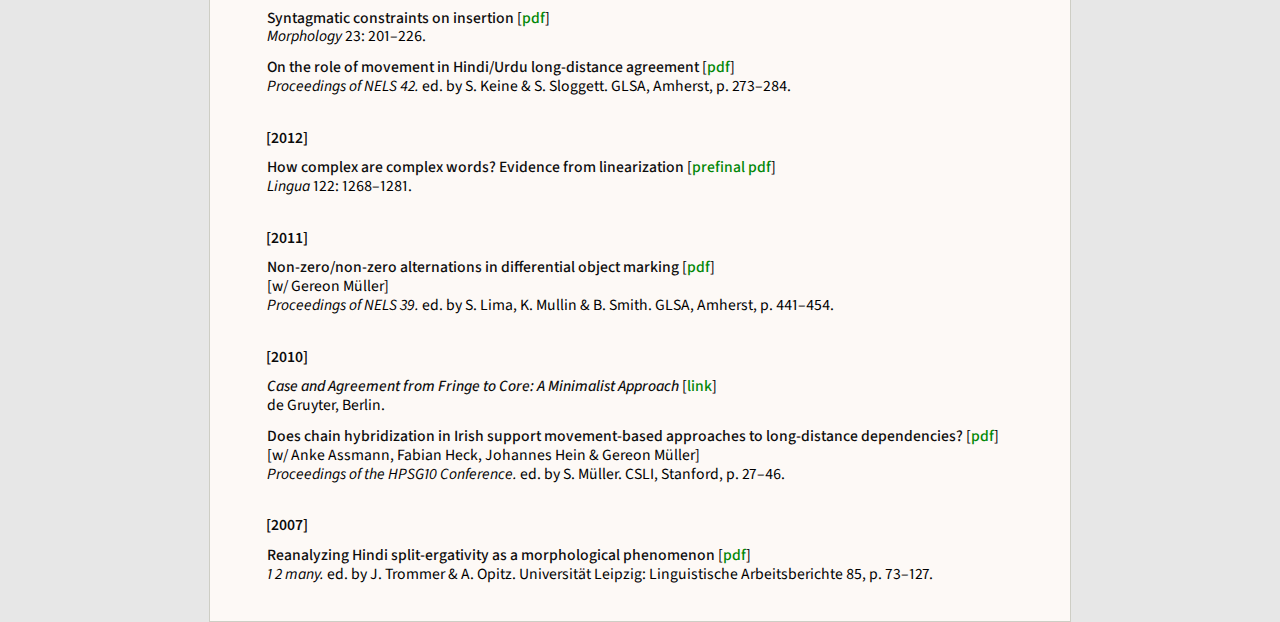
==== commit b054da2f: "Update" ====
--- a/index.html
+++ b/index.html
@@ -40,8 +40,8 @@
 	  United States
 	  <h2>Email:</h2>
 	  keine@ucla.edu
-	  <h2>Office hours (Winter 2025):</h2>
-	  Mon 11:00&ndash;12:30 <br/>
+	  <h2>Office hours (Spring 2025):</h2>
+	  MW 16:00&ndash;17:00 <br/>
           3103H Campbell Hall
 	  <h2>[ <a href="CV_Keine.pdf"><b>CV</b></a> ]
 	  </h2>
--- a/style/style.css
+++ b/style/style.css
@@ -1,4 +1,4 @@
-@import url('https://fonts.googleapis.com/css?family=IBM Plex Sans:400,400italic,600,600italic,700,700italic,500,500italic,200,200italic,300,300italic,350,350italic');
+@import url('https://fonts.googleapis.com/css?family=Source Sans 3:400,400italic,600,600italic,700,700italic,500,500italic,200,200italic,300,300italic,350,350italic');
 
 html
 { height: 100%;}
@@ -9,8 +9,8 @@
 }
 
 body
-{ font: 400 95% 'IBM Plex Sans', sans-serif;
-  line-height: 1.22;
+{ font: 400 98% 'Source Sans 3', sans-serif;
+  line-height: 1.2;
   font-variant-numeric: proportional-nums lining-nums;
   background: #e7e7e7; /*; /*;		/*#F4F4EC, F5F5EC*/
   color: black /* #0b0b0b; */
@@ -29,7 +29,7 @@
 }
 
 h1, h4
-{ font: 600 110% 'IBM Plex Sans', sans-serif;
+{ font: 600 110% 'Source Sans 3', sans-serif;
   margin: 0 0 5px 0;
   padding: 10px 0 5px 17px;
   /* font-variant-numeric: proportional-nums; */
@@ -43,14 +43,14 @@
 h2, h5
 { padding: .5ex 0 1ex 9pt;
   margin-left: .5ex;
-  font: 600 .95em 'IBM Plex Sans', sans-serif;
+  font: 600 100% 'Source Sans 3', sans-serif;
   letter-spacing: 0;
-  /* font-variant-numeric: lining-nums; */
+  /* font-variant-numeric: oldstyle-nums; */
 }
 
 h3, h6
 { color: #121210;
-  font: 400 1.0em 'IBM Plex Sans', sans-serif;
+  font: 400 1.0em 'Source Sans 3', sans-serif;
   letter-spacing: 0;
   text-transform: uppercase;
   padding: 15px 0 0px 0;}
@@ -116,14 +116,13 @@
   left: 2em;}
 
 #logo h1, #logo h2
-{ font: 400 1.65em 'IBM Plex Sans', arial, sans-serif;
+{ font: 500 1.6em 'Source Sans 3', arial, sans-serif;
   border-bottom: 0;
-  letter-spacing: 0pt;
   margin: 0;
 }
 
 #logo_text h1
-{ padding: 28px 0 4px 10px;
+{ padding: 28px 0 0px 10px;
   color: #ffffd1 ;
   /* font-style: italic; */
   letter-spacing: 0pt;}
@@ -131,7 +130,7 @@
 #logo_text h2
 { font-size: 100%;
   padding: 0px 0 0 10px;
-  font-weight: 500;
+  font-weight: 600;
   /* font-style: italic; */
   color: #c0c0c0; /* #c4c6ad; */ /* A8AA94; */}
 
@@ -152,7 +151,7 @@
 
 ul#menu li a
 { letter-spacing: 0.1em;
-  font: 500 .935em 'IBM Plex Sans' ;
+  font: 500 .935em 'Source Sans 3' ;
   display: block;
   float: left;
   height: 33px;
@@ -212,7 +211,7 @@
 
 #footer
 { width: 916px;
-  font-family: 'IBM Plex Sans', sans-serif;
+  font-family: 'Source Sans 3', sans-serif;
   font-size: 60%;
   height: 28px;
   margin-top: 20px;
